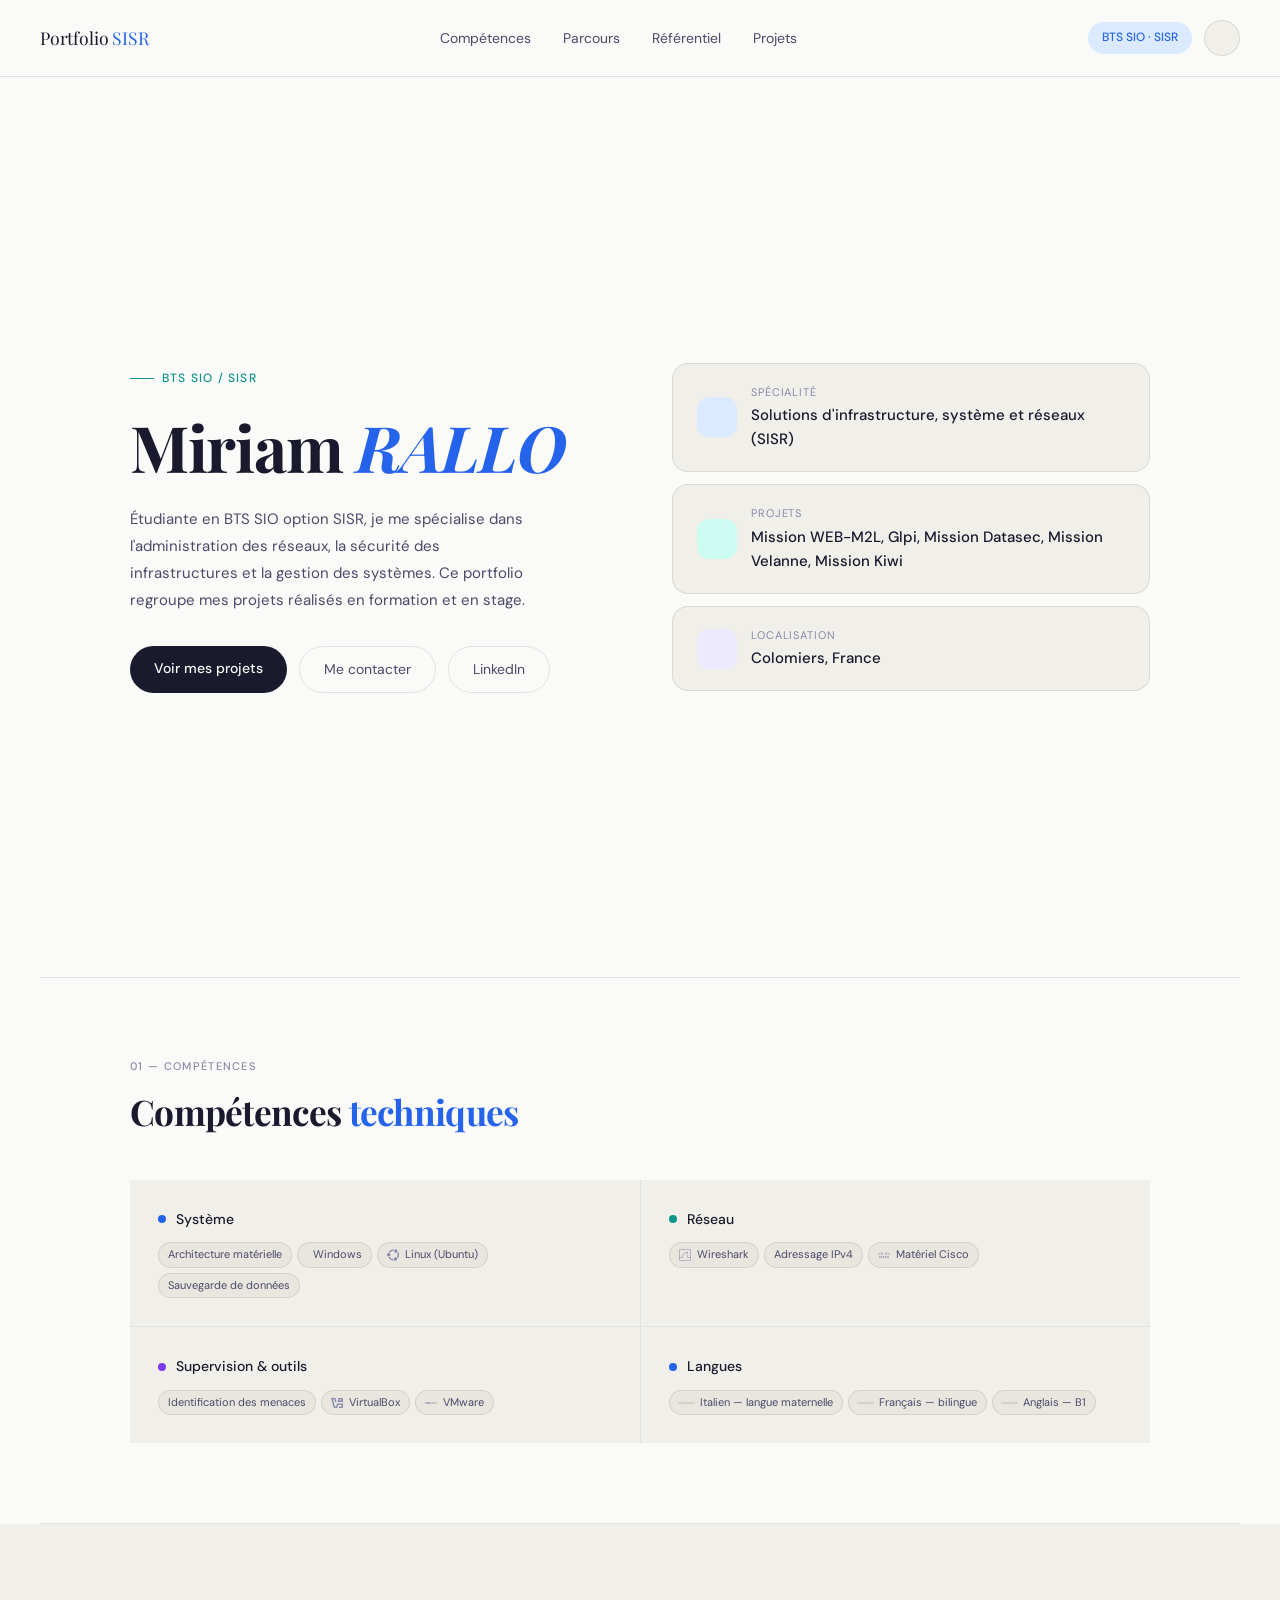
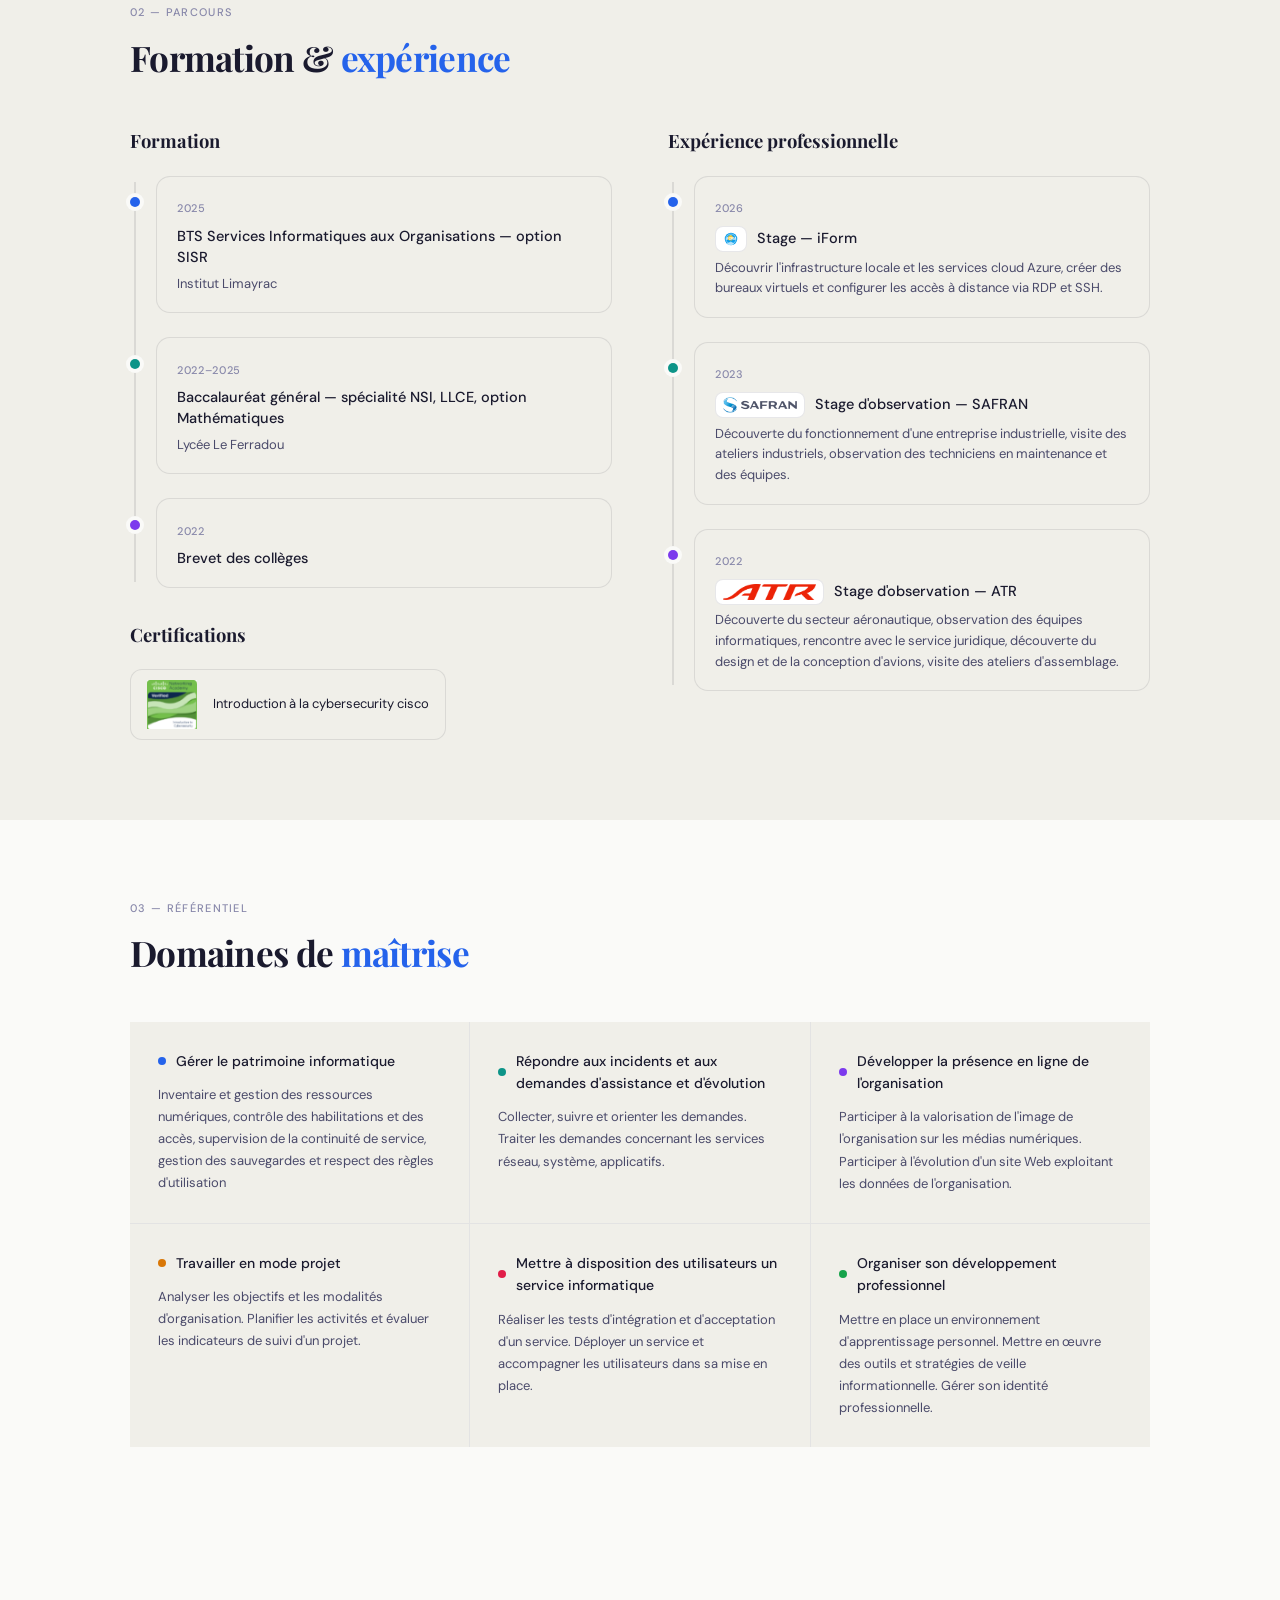
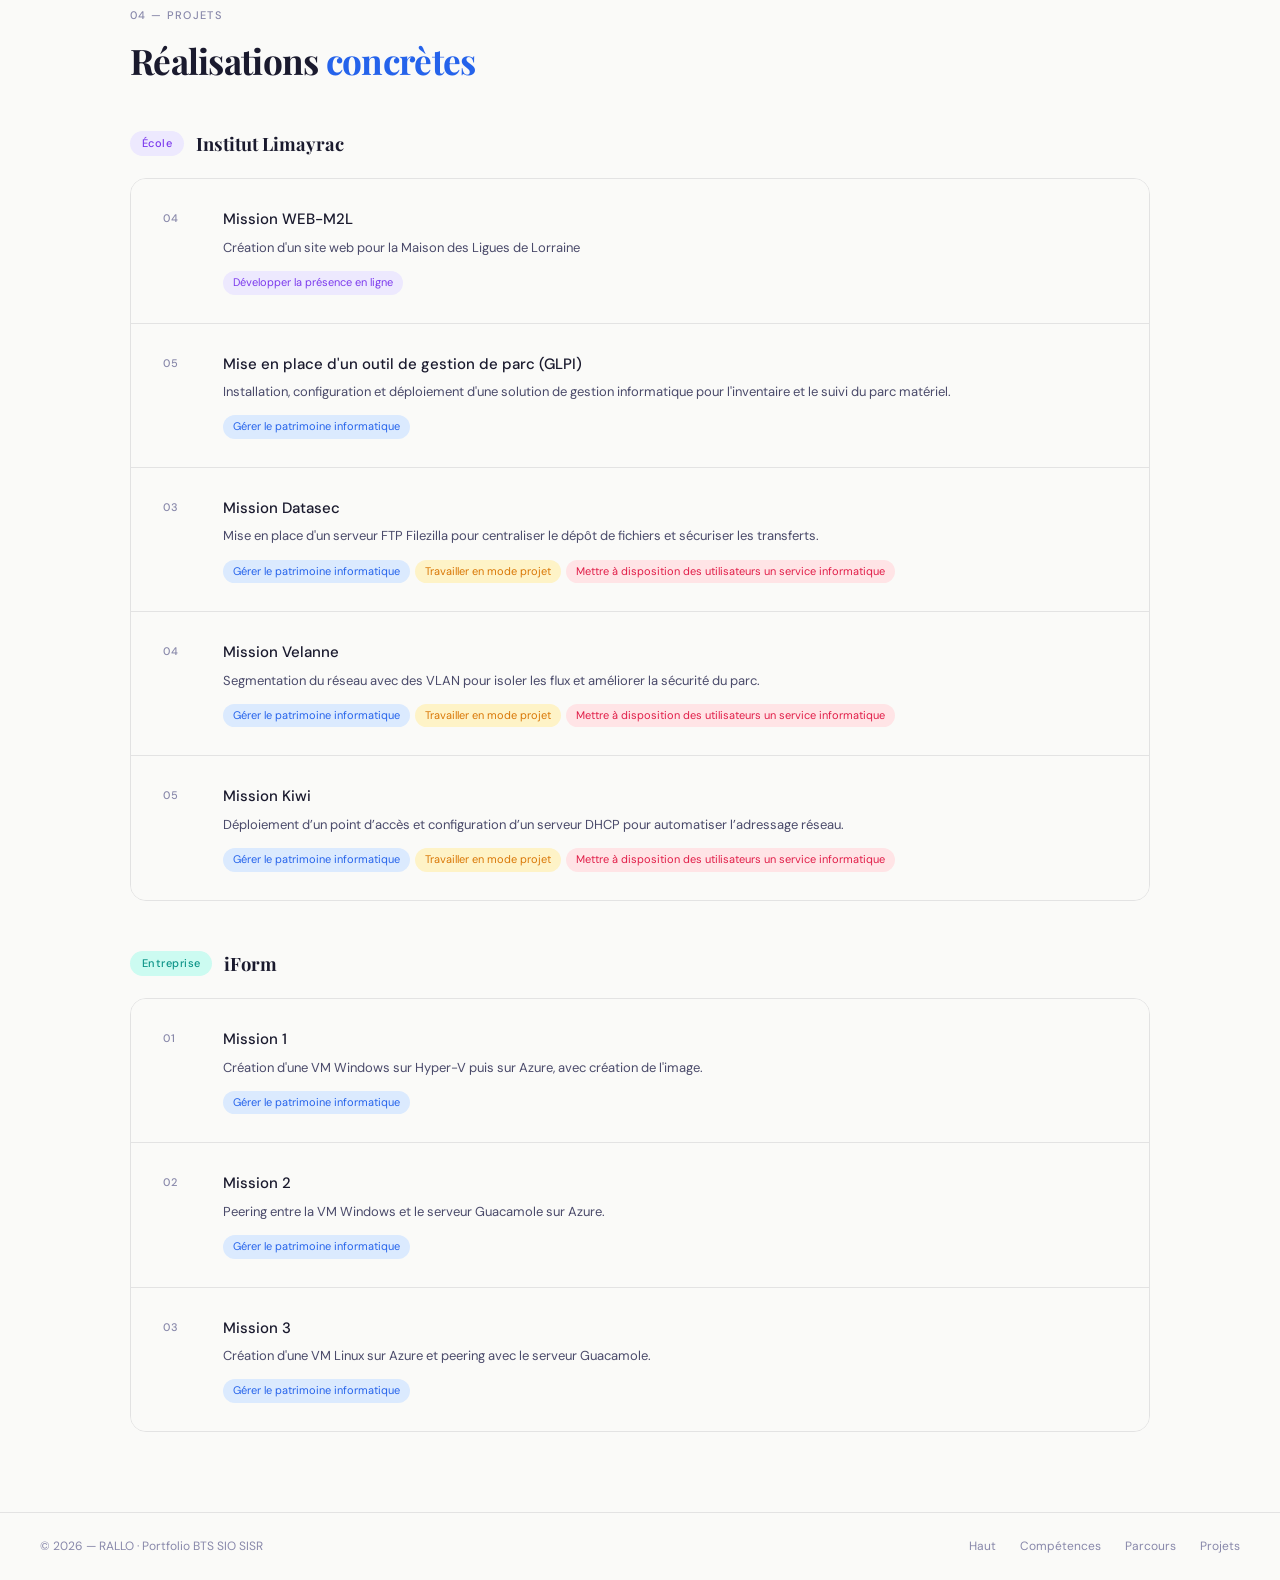
==== index.html @ b52b0d0d "ah" ====
<!DOCTYPE html>
<html lang="fr">

<head>
  <meta charset="UTF-8">
  <meta name="viewport" content="width=device-width, initial-scale=1.0">
  <title>Portfolio BTS SIO SISR</title>
  <script>
    // Applique le thème choisi avant le premier rendu (évite le flash)
    (function () {
      try {
        var stored = localStorage.getItem('theme');
        if (stored === 'light' || stored === 'dark') {
          document.documentElement.setAttribute('data-theme', stored);
        }
      } catch (e) {}
    })();
  </script>
  <link
    href="https://fonts.googleapis.com/css2?family=DM+Sans:ital,opsz,wght@0,9..40,300;0,9..40,400;0,9..40,500;1,9..40,300&family=Playfair+Display:wght@400;700&display=swap"
    rel="stylesheet">
  <link rel="stylesheet" href="https://cdn.jsdelivr.net/npm/@tabler/icons-webfont@latest/tabler-icons.min.css">
  <link rel="stylesheet" href="https://cdn.jsdelivr.net/npm/flag-icons@7.5.0/css/flag-icons.min.css">
  <link rel="stylesheet" href="./css/portefolio.css">
</head>

<body>

  <!-- ═══════════════════════════════════════════
    NAV — modifier le nom et les liens
════════════════════════════════════════════ -->
  <nav>
    <div class="nav-brand">Portfolio <span>SISR</span></div>
    <ul class="nav-links">
      <li><a href="#competences">Compétences</a></li>
      <li><a href="#parcours">Parcours</a></li>
      <li><a href="#referentiel">Référentiel</a></li>
      <li><a href="#projets">Projets</a></li>
    </ul>
    <div class="nav-right">
      <div class="nav-pill">BTS SIO · SISR</div>
      <button id="themeToggle" class="theme-toggle" type="button" aria-label="Activer le thème sombre" aria-pressed="false">
        <i class="ti ti-moon" aria-hidden="true"></i>
      </button>
    </div>
  </nav>


  <!-- ═══════════════════════════════════════════
    HERO — modifier prénom, nom, description
════════════════════════════════════════════ -->
  <section id="hero">
    <div class="hero-left">

      <!-- Votre titre / spécialité -->
      <div class="hero-eyebrow">BTS sio / SISR</div>

      <!-- Votre prénom et nom (le <em> met le nom en italique bleu) -->
      <h1>Miriam <em>RALLO</em></h1>

      <!-- Courte description -->
      <p class="hero-desc">Étudiante en BTS SIO option SISR, je me spécialise dans l'administration des réseaux, la
        sécurité des infrastructures et la gestion des systèmes. Ce portfolio regroupe mes projets réalisés en formation
        et en stage.</p>

      <div class="hero-btns">
        <a href="#projets" class="btn-solid">Voir mes projets</a>
        <a href="./assets/CV_MiriamRALLO.pdf" class="btn-outline" target="_blank" rel="noopener noreferrer">Me contacter</a>
        <a href="https://www.linkedin.com/in/miriam-rallo-2a176a3a3/" class="btn-outline" target="_blank" rel="noopener noreferrer">LinkedIn</a>
      </div>
    </div>

    <div class="hero-right">
      <!-- Carte 1 — changer l'icône (classe ti-*) et le texte -->
      <div class="hero-card">
        <div class="hc-icon hc-blue"><i class="ti ti-topology-star"></i></div>
        <div>
          <div class="hc-label">Spécialité</div>
          <div class="hc-val">Solutions d'infrastructure, système et réseaux (SISR)</div>
        </div>
      </div>
      <!-- Carte 2 -->
      <div class="hero-card">
        <div class="hc-icon hc-teal"><i class="ti ti-folder-open"></i></div>
        <div>
          <div class="hc-label">Projets</div>
          <div class="hc-val">Mission WEB-M2L, Glpi, Mission Datasec, Mission Velanne, Mission Kiwi </div>
        </div>
      </div>
      <!-- Carte 3 -->
      <div class="hero-card">
        <div class="hc-icon hc-violet"><i class="ti ti-map-pin"></i></div>
        <div>
          <div class="hc-label">Localisation</div>
          <div class="hc-val">Colomiers, France </div>
        </div>
      </div>
    </div>
  </section>

  <hr class="divider">


  <!-- ═══════════════════════════════════════════
     COMPÉTENCES TECHNIQUES — logos technos via simple-icons (inline svg,
     colorées en currentColor) + tabler pour Windows (pas d'icône dans
     simple-icons). Source : CV de Miriam
════════════════════════════════════════════ -->
  <section id="competences" class="sec">
    <div class="sec-label">01 — Compétences</div>
    <div class="sec-title">Compétences <span>techniques</span></div>
    <div class="comp-grid comp-grid-2col">

      <div class="comp-item">
        <div class="ci-top">
          <div class="ci-dot blue"></div><span class="ci-title">Système</span>
        </div>
        <div class="ci-tags">
          <span class="ci-tag">Architecture matérielle</span>
          <span class="ci-tag"><i class="ti ti-brand-windows tech-logo-icon" aria-hidden="true"></i>Windows</span>
          <span class="ci-tag"><svg class="tech-logo" aria-hidden="true" viewBox="0 0 24 24" xmlns="http://www.w3.org/2000/svg"><path d="M17.61.455a3.41 3.41 0 0 0-3.41 3.41 3.41 3.41 0 0 0 3.41 3.41 3.41 3.41 0 0 0 3.41-3.41 3.41 3.41 0 0 0-3.41-3.41zM12.92.8C8.923.777 5.137 2.941 3.148 6.451a4.5 4.5 0 0 1 .26-.007 4.92 4.92 0 0 1 2.585.737A8.316 8.316 0 0 1 12.688 3.6 4.944 4.944 0 0 1 13.723.834 11.008 11.008 0 0 0 12.92.8zm9.226 4.994a4.915 4.915 0 0 1-1.918 2.246 8.36 8.36 0 0 1-.273 8.303 4.89 4.89 0 0 1 1.632 2.54 11.156 11.156 0 0 0 .559-13.089zM3.41 7.932A3.41 3.41 0 0 0 0 11.342a3.41 3.41 0 0 0 3.41 3.409 3.41 3.41 0 0 0 3.41-3.41 3.41 3.41 0 0 0-3.41-3.41zm2.027 7.866a4.908 4.908 0 0 1-2.915.358 11.1 11.1 0 0 0 7.991 6.698 11.234 11.234 0 0 0 2.422.249 4.879 4.879 0 0 1-.999-2.85 8.484 8.484 0 0 1-.836-.136 8.304 8.304 0 0 1-5.663-4.32zm11.405.928a3.41 3.41 0 0 0-3.41 3.41 3.41 3.41 0 0 0 3.41 3.41 3.41 3.41 0 0 0 3.41-3.41 3.41 3.41 0 0 0-3.41-3.41z"/></svg>Linux (Ubuntu)</span>
          <span class="ci-tag">Sauvegarde de données</span>
        </div>
      </div>

      <div class="comp-item">
        <div class="ci-top">
          <div class="ci-dot teal"></div><span class="ci-title">Réseau</span>
        </div>
        <div class="ci-tags">
          <span class="ci-tag"><svg class="tech-logo" aria-hidden="true" viewBox="0 0 24 24" xmlns="http://www.w3.org/2000/svg"><path d="m2.95 0c-1.62 0-2.95 1.32-2.95 2.95v18.1c0 1.63 1.32 2.95 2.95 2.95h18.1c1.62 0 2.95-1.32 2.95-2.95v-18.1c-.00024-1.63-1.32-2.95-2.95-2.95zm0 1.09h18.1c1.04 0 1.85.818 1.85 1.86v14h-5.27c-.335-.796-2.57-6.47.283-10.9a.516.517 0 0 0-.443-.794c-5.24.0827-8.2 3.19-9.74 6.21-1.35 2.64-1.63 4.91-1.69 5.53h-4.95v-14c0-1.04.817-1.86 1.85-1.86zm13.6 5.24c-2.62 5.24.248 11.4.248 11.4a.516.517 0 0 0 .469.301h5.62v3.05c0 1.04-.817 1.86-1.85 1.86h-18.1c-1.04 0-1.85-.818-1.85-1.86v-3.05h5.39a.516.517 0 0 0 .514-.477s.226-2.8 1.66-5.62c1.34-2.62 3.67-5.17 7.91-5.57z"/></svg>Wireshark</span>
          <span class="ci-tag">Adressage IPv4</span>
          <span class="ci-tag"><svg class="tech-logo" aria-hidden="true" viewBox="0 0 24 24" xmlns="http://www.w3.org/2000/svg"><path d="M16.331 18.171V17.06l-.022.01c-.25.121-.522.19-.801.203a1.186 1.186 0 01-.806-.237 1.038 1.038 0 01-.352-.498 1.21 1.21 0 01-.023-.667c.052-.225.178-.426.357-.569.16-.134.355-.218.562-.242a1.85 1.85 0 011.061.198l.024.013v-1.117l-.051-.014a2.862 2.862 0 00-1.011-.132 2.34 2.34 0 00-.903.206c-.287.132-.54.327-.739.571a2.221 2.221 0 00-.04 2.705c.295.378.709.645 1.175.756.491.12 1.006.102 1.487-.052l.082-.023M5.336 18.171V17.06l-.022.01c-.25.121-.522.19-.801.203a1.183 1.183 0 01-.806-.237 1.03 1.03 0 01-.351-.498 1.202 1.202 0 01-.024-.667c.052-.225.177-.426.357-.569.16-.134.355-.218.562-.242a1.85 1.85 0 011.061.198l.024.013v-1.117l-.051-.014a2.862 2.862 0 00-1.011-.132 2.344 2.344 0 00-.903.206 2.08 2.08 0 00-.74.571 2.224 2.224 0 00-.041 2.705 2.11 2.11 0 001.176.756c.491.12 1.005.102 1.487-.052l.083-.023M9.26 17.249l-.004.957.07.012c.22.041.441.069.664.085.195.019.391.022.587.012.187-.014.372-.049.551-.104.21-.06.405-.163.571-.305a1.16 1.16 0 00.333-.478 1.31 1.31 0 00-.007-.96 1.068 1.068 0 00-.298-.414 1.261 1.261 0 00-.438-.255l-.722-.268a.388.388 0 01-.197-.188.245.245 0 01.008-.219.382.382 0 01.154-.142.798.798 0 01.257-.074c.153-.022.308-.021.46.005.18.02.358.051.533.096l.038.008v-.883l-.069-.015a4.749 4.749 0 00-.543-.097 2.844 2.844 0 00-.714-.003c-.3.027-.585.143-.821.33-.16.126-.281.293-.351.484-.104.29-.105.608 0 .899.054.145.14.274.252.381.097.093.207.173.327.236.157.084.324.149.497.195.057.017.114.035.17.054l.085.031.024.01c.084.03.162.078.226.14.045.042.08.094.101.151a.325.325 0 01.001.161.339.339 0 01-.166.198.856.856 0 01-.275.086 2.032 2.032 0 01-.427.021 5.208 5.208 0 01-.557-.074 9.195 9.195 0 01-.287-.067l-.033-.006zm-2.475.995h1.05v-4.167h-1.05v4.167zm12.162-2.936a1.095 1.095 0 011.541.158 1.094 1.094 0 01-.157 1.541l-.017.014a1.096 1.096 0 01-1.367-1.713m-1.525.854a2.193 2.193 0 002.666 2.107 2.139 2.139 0 00.701-3.937 2.207 2.207 0 00-3.367 1.83M22.961 10.728a.52.52 0 001.039 0V9.573a.52.52 0 00-1.039 0v1.155M20.117 10.728a.522.522 0 001.041 0V8.139a.521.521 0 00-1.04 0v2.589M17.231 11.771a.521.521 0 001.039 0V6.17a.52.52 0 00-1.039 0v5.601M14.393 10.728a.521.521 0 001.04 0V8.139a.52.52 0 00-1.039 0v2.589M11.494 10.728a.522.522 0 001.039 0V9.573a.52.52 0 00-1.039 0v1.155M8.624 10.728a.52.52 0 001.039 0V8.139a.52.52 0 00-1.039 0v2.589M5.737 11.771a.52.52 0 001.039 0V6.17a.52.52 0 00-1.039 0v5.601M2.876 10.728a.522.522 0 001.04 0V8.139a.52.52 0 00-1.039 0v2.589M0 10.728a.521.521 0 001.039 0V9.573a.52.52 0 00-1.039 0v1.155"/></svg>Matériel Cisco</span>
        </div>
      </div>

      <div class="comp-item">
        <div class="ci-top">
          <div class="ci-dot violet"></div><span class="ci-title">Supervision & outils</span>
        </div>
        <div class="ci-tags">
          <span class="ci-tag">Identification des menaces</span>
          <span class="ci-tag"><svg class="tech-logo" aria-hidden="true" viewBox="0 0 24 24" xmlns="http://www.w3.org/2000/svg"><path d="M0 1.758 5.182 20c.129.455.25.691.421.945.063.092.13.179.202.264.173.204.37.378.59.525.243.163.49.286.763.371.324.1.61.137.99.137h4.327l1.918-6.615h6.798v3.699a.11.11 0 0 1-.109.11h-4.88l-.813 2.806h5.654a2.92 2.92 0 0 0 1.95-.725A2.903 2.903 0 0 0 24 19.285v-6.47H12.28l-1.919 6.614H7.937L3.715 4.564h2.922l1.546 5.444H11.1l-2.343-8.25zm15.496 0-2.4 8.25H24v-5.29a2.962 2.962 0 0 0-1.825-2.741 3.044 3.044 0 0 0-1.129-.22zm2.11 2.806h3.476a.11.11 0 0 1 .11.112V7.2h-4.354z"/></svg>VirtualBox</span>
          <span class="ci-tag"><svg class="tech-logo" aria-hidden="true" viewBox="0 0 24 24" xmlns="http://www.w3.org/2000/svg"><path d="M.5 10.1a.505.505 0 00-.197.048.497.497 0 00-.25.68l1.138 2.475c.179.38.38.592.721.592.342 0 .542-.22.72-.592l1.003-2.186a.144.144 0 01.144-.092.16.16 0 01.157.16v2.118a.535.535 0 101.066 0v-1.73a.531.531 0 01.566-.552.52.52 0 01.541.551v1.73a.531.531 0 00.53.593.539.539 0 00.535-.592v-1.73a.531.531 0 01.564-.552.52.52 0 01.543.551v1.73a.531.531 0 00.528.593.535.535 0 00.535-.592v-1.969a1.234 1.234 0 00-1.283-1.23 1.647 1.647 0 00-1.14.486 1.26 1.26 0 00-1.095-.483 1.807 1.807 0 00-1.074.483 1.287 1.287 0 00-.961-.483 1.177 1.177 0 00-1.158.786l-.729 1.716-.933-2.203.011-.004A.505.505 0 00.5 10.1zm18.43.06a.27.27 0 00-.266.274h.002v3.142a.27.27 0 10.535 0v-1.222c0-1.037.571-1.56 1.27-1.643a.266.266 0 00.238-.274.258.258 0 00-.266-.269 1.465 1.465 0 00-1.242.88v-.614a.266.266 0 00-.271-.274zm-6.735.008a.273.273 0 00-.25.217l-.912 2.627-.902-2.62a.28.28 0 00-.274-.22.266.266 0 00-.27.258.493.493 0 00.034.144l1.09 3.037.02-.007a.319.319 0 00.298.242.3.3 0 00.293-.242l.903-2.583.896 2.583a.3.3 0 00.293.242h.018a.319.319 0 00.293-.242l1.097-3.038a.512.512 0 00.033-.144.258.258 0 00-.265-.25.262.262 0 00-.258.209l-.918 2.63-.904-2.626a.285.285 0 00-.278-.217h-.025a.273.273 0 00-.012 0zm10.168.008a1.75 1.75 0 00-1.691 1.851 1.765 1.765 0 001.76 1.858l-.008.013a1.784 1.784 0 001.33-.539.228.228 0 00.082-.17.228.228 0 00-.379-.168 1.435 1.435 0 01-1.018.415 1.237 1.237 0 01-1.24-1.207h2.555a.247.247 0 00.246-.247c0-.945-.593-1.806-1.637-1.806zm-5.744.002a1.571 1.571 0 00-.158.006 2.384 2.384 0 00-1.078.205.22.22 0 00-.143.222.24.24 0 00.235.229.266.266 0 00.095-.024 1.822 1.822 0 01.834-.162c.691 0 1.07.334 1.07.979v.125a3.796 3.796 0 00-1.103-.15c-.892 0-1.52.4-1.52 1.16l-.003-.004c0 .736.671 1.117 1.34 1.117a1.575 1.575 0 001.298-.62v.343a.247.247 0 00.254.25.254.254 0 00.258-.262v-1.983a1.416 1.416 0 00-.379-1.046 1.571 1.571 0 00-1-.385zm5.719.43c.714 0 1.085.565 1.139 1.214h-2.278a1.222 1.222 0 011.139-1.215zm-5.885 1.382a3.75 3.75 0 011.057.153V12.49c0 .57-.539.973-1.2.973-.485 0-.904-.261-.904-.713 0-.467.375-.76 1.047-.76Z"/></svg>VMware</span>
        </div>
      </div>

      <div class="comp-item">
        <div class="ci-top">
          <div class="ci-dot blue"></div><span class="ci-title">Langues</span>
        </div>
        <div class="ci-tags">
          <span class="ci-tag"><span class="fi fi-it lang-flag" aria-hidden="true"></span>Italien — langue maternelle</span>
          <span class="ci-tag"><span class="fi fi-fr lang-flag" aria-hidden="true"></span>Français — bilingue</span>
          <span class="ci-tag"><span class="fi fi-gb lang-flag" aria-hidden="true"></span>Anglais — B1</span>
        </div>
      </div>

    </div>
  </section>

  <hr class="divider">


  <!-- ═══════════════════════════════════════════
     PARCOURS — formation & expérience pro, en deux colonnes avec
     frise chronologique. Logos entreprises en PNG (image/logos/).
     Source : CV de Miriam
════════════════════════════════════════════ -->
  <section id="parcours" style="background: var(--paper2); padding: 5rem 0;">
    <div style="max-width: 1100px; margin: 0 auto; padding: 0 2.5rem;">
      <div class="sec-label">02 — Parcours</div>
      <div class="sec-title">Formation & <span>expérience</span></div>

      <div class="timeline-cols">

        <div class="timeline-col">
          <h3 class="sub-heading">Formation</h3>
          <div class="timeline">

            <div class="timeline-item">
              <div class="tl-dot blue"></div>
              <div class="tl-card">
                <div class="tl-year">2025</div>
                <h4 class="tl-title">BTS Services Informatiques aux Organisations — option SISR</h4>
                <p class="tl-sub">Institut Limayrac</p>
              </div>
            </div>

            <div class="timeline-item">
              <div class="tl-dot teal"></div>
              <div class="tl-card">
                <div class="tl-year">2022–2025</div>
                <h4 class="tl-title">Baccalauréat général — spécialité NSI, LLCE, option Mathématiques</h4>
                <p class="tl-sub">Lycée Le Ferradou</p>
              </div>
            </div>

            <div class="timeline-item">
              <div class="tl-dot violet"></div>
              <div class="tl-card">
                <div class="tl-year">2022</div>
                <h4 class="tl-title">Brevet des collèges</h4>
              </div>
            </div>

          </div>

          <h3 id="certifications" class="sub-heading cert-sub-heading">Certifications</h3>
          <div class="cert-row cert-row--inline">
            <div class="cert-chip"><img src="image/cisco.png" alt="cyber" width="50"><i class="ti ti-certificate"></i>
              Introduction à la cybersecurity cisco</div>
          </div>
        </div>

        <div class="timeline-col">
          <h3 class="sub-heading">Expérience professionnelle</h3>
          <div class="timeline">

            <div class="timeline-item">
              <div class="tl-dot blue"></div>
              <div class="tl-card">
                <div class="tl-year">2026</div>
                <div class="tl-head">
                  <span class="company-logo-wrap"><img src="./image/logos/iform.svg" alt="iForm" class="company-logo"></span>
                  <h4 class="tl-title">Stage — iForm</h4>
                </div>
                <p class="tl-desc">Découvrir l'infrastructure locale et les services cloud Azure, créer des bureaux virtuels et configurer les accès à distance via RDP et SSH.</p>
              </div>
            </div>

            <div class="timeline-item">
              <div class="tl-dot teal"></div>
              <div class="tl-card">
                <div class="tl-year">2023</div>
                <div class="tl-head">
                  <span class="company-logo-wrap"><img src="./image/logos/safran.png" alt="SAFRAN" class="company-logo"></span>
                  <h4 class="tl-title">Stage d'observation — SAFRAN</h4>
                </div>
                <p class="tl-desc">Découverte du fonctionnement d'une entreprise industrielle, visite des ateliers industriels, observation des techniciens en maintenance et des équipes.</p>
              </div>
            </div>

            <div class="timeline-item">
              <div class="tl-dot violet"></div>
              <div class="tl-card">
                <div class="tl-year">2022</div>
                <div class="tl-head">
                  <span class="company-logo-wrap"><img src="./image/logos/atr.png" alt="ATR" class="company-logo"></span>
                  <h4 class="tl-title">Stage d'observation — ATR</h4>
                </div>
                <p class="tl-desc">Découverte du secteur aéronautique, observation des équipes informatiques, rencontre avec le service juridique, découverte du design et de la conception d'avions, visite des ateliers d'assemblage.</p>
              </div>
            </div>

          </div>
        </div>

      </div>
    </div>
  </section>


  <!-- ═══════════════════════════════════════════
     RÉFÉRENTIEL — blocs de compétences du BTS SIO SISR
     Couleurs disponibles pour ci-dot : blue / teal / violet
════════════════════════════════════════════ -->
  <section id="referentiel" class="sec">
    <div class="sec-label">03 — Référentiel</div>
    <div class="sec-title">Domaines de <span>maîtrise</span></div>
    <div class="comp-grid">

      <div class="comp-item">
        <div class="ci-top">
          <div class="ci-dot blue"></div><span class="ci-title">Gérer le patrimoine informatique</span>
        </div>
        <p class="ci-desc">Inventaire et gestion des ressources numériques, contrôle des habilitations et des accès,
          supervision de la continuité de service, gestion des sauvegardes et respect des règles d'utilisation</p>
      </div>

      <div class="comp-item">
        <div class="ci-top">
          <div class="ci-dot teal"></div><span class="ci-title">Répondre aux incidents et aux demandes d'assistance et d'évolution</span>
        </div>
        <p class="ci-desc">Collecter, suivre et orienter les demandes. Traiter les demandes concernant les services réseau, système, applicatifs.</p>
      </div>

      <div class="comp-item">
        <div class="ci-top">
          <div class="ci-dot violet"></div><span class="ci-title">Développer la présence en ligne de l'organisation</span>
        </div>
        <p class="ci-desc">Participer à la valorisation de l'image de l'organisation sur les médias numériques. Participer à l'évolution d'un site Web exploitant les données de l'organisation.</p>
      </div>

      <div class="comp-item">
        <div class="ci-top">
          <div class="ci-dot amber"></div><span class="ci-title">Travailler en mode projet</span>
        </div>
        <p class="ci-desc">Analyser les objectifs et les modalités d'organisation. Planifier les activités et évaluer les indicateurs de suivi d'un projet.</p>
      </div>

      <div class="comp-item">
        <div class="ci-top">
          <div class="ci-dot rose"></div><span class="ci-title">Mettre à disposition des utilisateurs un service informatique</span>
        </div>
        <p class="ci-desc">Réaliser les tests d'intégration et d'acceptation d'un service. Déployer un service et accompagner les utilisateurs dans sa mise en place.</p>
      </div>

      <div class="comp-item">
        <div class="ci-top">
          <div class="ci-dot green"></div><span class="ci-title">Organiser son développement professionnel</span>
        </div>
        <p class="ci-desc">Mettre en place un environnement d'apprentissage personnel. Mettre en œuvre des outils et stratégies de veille informationnelle. Gérer son identité professionnelle.</p>
      </div>

    </div>
  </section>


  <!-- ═══════════════════════════════════════════
     PROJETS — modifier titres, descriptions, badges, étiquette (E4/E5/Stage)
     Couleurs badges : pb-blue / pb-teal / pb-violet
════════════════════════════════════════════ -->
  <section id="projets" class="sec">
    <div class="sec-label">04 — Projets</div>
    <div class="sec-title">Réalisations <span>concrètes</span></div>

    <div class="proj-group">
      <div class="proj-group-head">
        <span class="proj-group-badge proj-group-badge--school">École</span>
        <h3 class="sub-heading">Institut Limayrac</h3>
      </div>
      <div class="proj-list">


      

        <a href="m2l.html" class="proj-item">
          <div class="proj-num">04</div>
          <div class="proj-body">
            <h3>Mission WEB-M2L </h3>
            <p>Création d'un site web pour la Maison des Ligues de Lorraine</p>
            <div class="proj-stack">
              <span class="proj-badge pb-violet">Développer la présence en ligne</span>
            </div>
          </div>
        </a>

        <div class="proj-item">
          <div class="proj-num">05</div>
          <div class="proj-body">
            <h3>Mise en place d'un outil de gestion de parc (GLPI)</h3>
            <p>Installation, configuration et déploiement d'une solution de gestion informatique pour l'inventaire et le suivi du parc matériel.</p>
            <div class="proj-stack">
              <span class="proj-badge pb-blue">Gérer le patrimoine informatique</span>
            </div>
          </div>
          <div class="proj-actions">
            <button class="proj-eye" type="button" data-image="./image/mission_glpi.png" data-title="GLPI"><i class="ti ti-eye"></i></button>
          </div>
        </div>

        <div class="proj-item">
          <div class="proj-num">03</div>
          <div class="proj-body">
            <h3>Mission Datasec</h3>
            <p>Mise en place d'un serveur FTP Filezilla pour centraliser le dépôt de fichiers et sécuriser les transferts.</p>
            <div class="proj-stack">
              <span class="proj-badge pb-blue">Gérer le patrimoine informatique</span>
              <span class="proj-badge pb-amber">Travailler en mode projet</span>
              <span class="proj-badge pb-rose">Mettre à disposition des utilisateurs un service informatique</span>
            </div>
          </div>
          <div class="proj-actions">
            <button class="proj-eye" type="button" data-image="./image/mission_datasec.png" data-title="Mission Datasec"><i class="ti ti-eye"></i></button>
          </div>
        </div>

        <div class="proj-item">
          <div class="proj-num">04</div>
          <div class="proj-body">
            <h3>Mission Velanne</h3>
            <p>Segmentation du réseau avec des VLAN pour isoler les flux et améliorer la sécurité du parc.</p>
            <div class="proj-stack">
              <span class="proj-badge pb-blue">Gérer le patrimoine informatique</span>
              <span class="proj-badge pb-amber">Travailler en mode projet</span>
              <span class="proj-badge pb-rose">Mettre à disposition des utilisateurs un service informatique</span>
            </div>
          </div>
          <div class="proj-actions">
            <button class="proj-eye" type="button" data-image="./image/mission_velanne.png" data-title="Mission Velanne"><i class="ti ti-eye"></i></button>
          </div>
        </div>

        <div class="proj-item">
          <div class="proj-num">05</div>
          <div class="proj-body">
            <h3>Mission Kiwi</h3>
            <p>Déploiement d’un point d’accès et configuration d’un serveur DHCP pour automatiser l’adressage réseau.</p>
            <div class="proj-stack">
              <span class="proj-badge pb-blue">Gérer le patrimoine informatique</span>
              <span class="proj-badge pb-amber">Travailler en mode projet</span>
              <span class="proj-badge pb-rose">Mettre à disposition des utilisateurs un service informatique</span>
            </div>
          </div>
          <div class="proj-actions">
            <button class="proj-eye" type="button" data-image="./image/mission_kiwi.png" data-title="Mission Kiwi"><i class="ti ti-eye"></i></button>
          </div>
        </div>

      </div>
    </div>

    <div class="proj-group">
      <div class="proj-group-head">
        <span class="proj-group-badge proj-group-badge--company">Entreprise</span>
        <h3 class="sub-heading">iForm</h3>
      </div>
      <div class="proj-list">

        <div class="proj-item">
          <div class="proj-num">01</div>
          <div class="proj-body">
            <h3>Mission 1</h3>
            <p>Création d'une VM Windows sur Hyper-V puis sur Azure, avec création de l'image.</p>
            <div class="proj-stack">
              <span class="proj-badge pb-blue">Gérer le patrimoine informatique</span>
            </div>
          </div>
          <div class="proj-actions">
            <button class="proj-eye" type="button" data-image="./image/mission_1.png" data-title="Mission 1"><i class="ti ti-eye"></i></button>
          </div>
        </div>

        <div class="proj-item">
          <div class="proj-num">02</div>
          <div class="proj-body">
            <h3>Mission 2</h3>
            <p>Peering entre la VM Windows et le serveur Guacamole sur Azure.</p>
            <div class="proj-stack">
              <span class="proj-badge pb-blue">Gérer le patrimoine informatique</span>
            </div>
          </div>
          <div class="proj-actions">
            <button class="proj-eye" type="button" data-image="./image/mission_2.png" data-title="Mission 2"><i class="ti ti-eye"></i></button>
          </div>
        </div>

        <div class="proj-item">
          <div class="proj-num">03</div>
          <div class="proj-body">
            <h3>Mission 3</h3>
            <p>Création d'une VM Linux sur Azure et peering avec le serveur Guacamole.</p>
            <div class="proj-stack">
              <span class="proj-badge pb-blue">Gérer le patrimoine informatique</span>
            </div>
          </div>
          <div class="proj-actions">
            <button class="proj-eye" type="button" data-image="./image/mission_3.png" data-title="Mission 3"><i class="ti ti-eye"></i></button>
          </div>
        </div>

      </div>
    </div>
  </section>

  <div id="projectViewer" class="project-viewer hidden" aria-hidden="true">
    <div class="viewer-backdrop" data-close></div>
    <div class="viewer-card">
      <button class="viewer-close" type="button" data-close aria-label="Fermer la visionneuse">×</button>
      <img id="viewerImage" src="" alt="">
      <div id="viewerCaption" class="viewer-caption"></div>
    </div>
  </div>


  <!-- ═══════════════════════════════════════════
     FOOTER — modifier nom et année
════════════════════════════════════════════ -->
  <footer>
    <span>© 2026 — RALLO · Portfolio BTS SIO SISR</span>
    <div class="f-links">
      <a href="#hero">Haut</a>
      <a href="#competences">Compétences</a>
      <a href="#parcours">Parcours</a>
      <a href="#projets">Projets</a>
    </div>
  </footer>

  <script>
    // ── Thème clair / sombre ──
    const themeToggle = document.getElementById('themeToggle');
    const root = document.documentElement;

    function systemPrefersDark() {
      return window.matchMedia('(prefers-color-scheme: dark)').matches;
    }

    function currentTheme() {
      return root.getAttribute('data-theme') || (systemPrefersDark() ? 'dark' : 'light');
    }

    function applyToggleState(theme) {
      const icon = themeToggle.querySelector('i');
      icon.className = theme === 'dark' ? 'ti ti-sun' : 'ti ti-moon';
      themeToggle.setAttribute('aria-pressed', theme === 'dark' ? 'true' : 'false');
      themeToggle.setAttribute('aria-label', theme === 'dark' ? 'Activer le thème clair' : 'Activer le thème sombre');
    }

    applyToggleState(currentTheme());

    themeToggle.addEventListener('click', () => {
      const next = currentTheme() === 'dark' ? 'light' : 'dark';
      root.setAttribute('data-theme', next);
      try { localStorage.setItem('theme', next); } catch (e) {}
      applyToggleState(next);
    });

    const viewer = document.getElementById('projectViewer');
    const viewerImage = document.getElementById('viewerImage');
    const viewerCaption = document.getElementById('viewerCaption');
    const buttons = document.querySelectorAll('.proj-eye');

    const missionDetails = {
      'Mission 1': `
        <div class="viewer-content">
          <div class="viewer-section">
            <strong>Contexte</strong>
            <p>IFORM a besoin de pouvoir déployer rapidement des postes Windows identiques plutôt que de tout reconfigurer à chaque fois.</p>
          </div>
          <div class="viewer-section">
            <strong>Objectif</strong>
            <p>Créer une image Windows réutilisable, en testant deux méthodes : en local avec Hyper-V, et directement sur Azure.</p>
          </div>
          <div class="viewer-section">
            <strong>Ce que j'ai fait</strong>
            <ul>
              <li>Créé une VM sur Hyper-V et fait un Sysprep pour généraliser l'image avant de la capturer</li>
              <li>Créé une deuxième VM directement sur Azure, cette fois sans passer par Sysprep</li>
              <li>Comparé les deux modes de capture d'Azure Compute Gallery (Generalized et Specialized) pour voir dans quels cas utiliser l'un ou l'autre</li>
            </ul>
          </div>
          <div class="viewer-section">
            <strong>Compétences mobilisées</strong>
            <p>Virtualisation, Hyper-V, Azure Compute Gallery</p>
          </div>
        </div>
      `,
      'Mission 2': `
        <div class="viewer-content">
          <div class="viewer-section">
            <strong>Contexte</strong>
            <p>Une VM Windows exposée directement sur Internet avec une IP publique, c'est un risque de sécurité inutile.</p>
          </div>
          <div class="viewer-section">
            <strong>Objectif</strong>
            <p>Utiliser le serveur Guacamole comme passerelle grâce au peering, pour supprimer l'exposition publique tout en gardant un accès distant fonctionnel.</p>
          </div>
          <div class="viewer-section">
            <strong>Ce que j'ai fait</strong>
            <ul>
              <li>Supprimé l'IP publique de la VM Windows</li>
              <li>Mis en place un VNet peering entre le VNet de la VM et celui du serveur Guacamole</li>
              <li>Configuré une connexion RDP</li>
            </ul>
          </div>
          <div class="viewer-section">
            <strong>Compétences mobilisées</strong>
            <p>VNet Azure (peering), sécurité des accès distants, Apache Guacamole, RDP</p>
          </div>
        </div>
      `,
      'Mission 3': `
        <div class="viewer-content">
          <div class="viewer-section">
            <strong>Objectif</strong>
            <p>Déployer une VM Ubuntu sans l'exposer publiquement, avec un accès distant sécurisé.</p>
          </div>
          <div class="viewer-section">
            <strong>Ce que j'ai fait</strong>
            <ul>
              <li>Déployé une VM Ubuntu Server sur Azure, sans IP publique</li>
              <li>Peeré son VNet avec celui de Guacamole</li>
              <li>Publié l'accès SSH via Guacamole</li>
            </ul>
          </div>
          <div class="viewer-section">
            <strong>Compétences mobilisées</strong>
            <p>Administration Linux, VNet Azure, SSH</p>
          </div>
        </div>
      `
    };

    function closeViewer() {
      viewer.classList.add('hidden');
      viewer.setAttribute('aria-hidden', 'true');
      viewerImage.src = '';
      viewerImage.alt = '';
      viewerCaption.innerHTML = '';
    }

    buttons.forEach(button => {
      button.addEventListener('click', event => {
        event.preventDefault();
        event.stopPropagation();
        const imageSrc = button.dataset.image;
        const imageTitle = button.dataset.title || 'Aperçu';
        const details = missionDetails[imageTitle];

        viewerImage.src = imageSrc || '';
        viewerImage.alt = imageTitle;
        viewerImage.style.display = imageSrc ? 'block' : 'none';
        viewerCaption.innerHTML = details || `<div class="viewer-content"><div class="viewer-section"><strong>${imageTitle}</strong></div></div>`;
        viewer.classList.remove('hidden');
        viewer.setAttribute('aria-hidden', 'false');
      });
    });

    viewer.addEventListener('click', event => {
      if (event.target === viewer || event.target.dataset.close != null) {
        closeViewer();
      }
    });

    document.addEventListener('keydown', event => {
      if (event.key === 'Escape' && !viewer.classList.contains('hidden')) {
        closeViewer();
      }
    });
  </script>

</body>

</html>
---- css/portefolio.css ----
*,
*::before,
*::after {
    margin: 0;
    padding: 0;
    box-sizing: border-box;
}

:root {
    --ink: #1a1a2e;
    --ink2: #4a4a6a;
    --ink3: #8888aa;
    --paper: #fafaf8;
    --paper2: #f0efe9;
    --paper3: #e8e6de;
    --blue: #2563eb;
    --blue-l: #dbeafe;
    --teal: #0d9488;
    --teal-l: #ccfbf1;
    --violet: #7c3aed;
    --violet-l: #ede9fe;
    --amber: #d97706;
    --amber-l: #fef3c7;
    --rose: #e11d48;
    --rose-l: #ffe4e6;
    --green: #16a34a;
    --green-l: #dcfce7;
    --line: rgba(26, 26, 46, 0.1);
    --sans: 'DM Sans', sans-serif;
    --serif: 'Playfair Display', serif;
}

@media (prefers-color-scheme: dark) {
    :root:not([data-theme="light"]) {
        --ink: #e8e6f0;
        --ink2: #a8a8c8;
        --ink3: #6868a0;
        --paper: #13131f;
        --paper2: #1c1c2e;
        --paper3: #252538;
        --blue: #60a5fa;
        --blue-l: #1e3a5f;
        --teal: #2dd4bf;
        --teal-l: #0f3a36;
        --violet: #a78bfa;
        --violet-l: #2e1f5e;
        --amber: #fbbf24;
        --amber-l: #4a3410;
        --rose: #fb7185;
        --rose-l: #4c1220;
        --green: #4ade80;
        --green-l: #0f3d22;
        --line: rgba(232, 230, 240, 0.1);
    }
}

/* Thème sombre forcé via le bouton (indépendamment des préférences système) */
:root[data-theme="dark"] {
    --ink: #e8e6f0;
    --ink2: #a8a8c8;
    --ink3: #6868a0;
    --paper: #13131f;
    --paper2: #1c1c2e;
    --paper3: #252538;
    --blue: #60a5fa;
    --blue-l: #1e3a5f;
    --teal: #2dd4bf;
    --teal-l: #0f3a36;
    --violet: #a78bfa;
    --violet-l: #2e1f5e;
    --amber: #fbbf24;
    --amber-l: #4a3410;
    --rose: #fb7185;
    --rose-l: #4c1220;
    --green: #4ade80;
    --green-l: #0f3d22;
    --line: rgba(232, 230, 240, 0.1);
}

html {
    scroll-behavior: smooth;
}

body {
    font-family: var(--sans);
    background: var(--paper);
    color: var(--ink);
    line-height: 1.6;
}

/* ── NAV ── */
nav {
    display: flex;
    align-items: center;
    justify-content: space-between;
    padding: 1.25rem 2.5rem;
    border-bottom: 1px solid var(--line);
    background: var(--paper);
    position: sticky;
    top: 0;
    z-index: 50;
}

.nav-brand {
    font-family: var(--serif);
    font-size: 1.1rem;
    color: var(--ink);
    letter-spacing: -0.01em;
}

.nav-brand span {
    color: var(--blue);
}

.nav-links {
    display: flex;
    gap: 2rem;
    list-style: none;
}

.nav-links a {
    font-size: 14px;
    color: var(--ink2);
    text-decoration: none;
    transition: color 0.2s;
}

.nav-links a:hover {
    color: var(--blue);
}

.nav-pill {
    font-size: 12px;
    padding: 6px 14px;
    border-radius: 999px;
    background: var(--blue-l);
    color: var(--blue);
    font-weight: 500;
}

.nav-right {
    display: flex;
    align-items: center;
    gap: 12px;
}

.theme-toggle {
    width: 36px;
    height: 36px;
    flex-shrink: 0;
    border-radius: 50%;
    border: 1px solid var(--line);
    background: var(--paper2);
    color: var(--ink2);
    font-size: 16px;
    display: grid;
    place-items: center;
    cursor: pointer;
    transition: background 0.2s, color 0.2s;
}

.theme-toggle:hover {
    background: var(--paper3);
    color: var(--ink);
}

/* ── HERO ──
   Occupe (au moins) toute la hauteur de l'écran : il faut scroller
   pour voir la suite. 100vh en repli, 100dvh (tient compte de la barre
   d'adresse mobile) quand le navigateur le supporte. */
#hero {
    box-sizing: border-box;
    width: 100%;
    min-height: 100vh;
    min-height: 100dvh;
    padding: 4rem 2.5rem;
    max-width: 1100px;
    margin: 0 auto;
    display: grid;
    grid-template-columns: 1fr 1fr;
    gap: 4rem;
    align-items: center;
}

.hero-eyebrow {
    display: inline-flex;
    align-items: center;
    gap: 8px;
    font-size: 12px;
    letter-spacing: 0.1em;
    text-transform: uppercase;
    color: var(--teal);
    font-weight: 500;
    margin-bottom: 1.5rem;
}

.hero-eyebrow::before {
    content: '';
    width: 24px;
    height: 1.5px;
    background: var(--teal);
}

h1 {
    font-family: var(--serif);
    font-size: clamp(2.8rem, 5vw, 4rem);
    font-weight: 700;
    line-height: 1.1;
    letter-spacing: -0.02em;
    color: var(--ink);
    margin-bottom: 1.5rem;
}

h1 em {
    font-style: italic;
    color: var(--blue);
}

.hero-desc {
    font-size: 15px;
    color: var(--ink2);
    line-height: 1.8;
    margin-bottom: 2rem;
    max-width: 420px;
}

.hero-btns {
    display: flex;
    gap: 12px;
    flex-wrap: wrap;
}

.btn-solid {
    font-size: 14px;
    padding: 11px 24px;
    border-radius: 999px;
    background: var(--ink);
    color: var(--paper);
    text-decoration: none;
    font-weight: 500;
    transition: opacity 0.2s;
    display: inline-block;
}

.btn-solid:hover {
    opacity: 0.8;
}

.btn-outline {
    font-size: 14px;
    padding: 11px 24px;
    border-radius: 999px;
    border: 1.5px solid var(--line);
    color: var(--ink2);
    text-decoration: none;
    transition: border-color 0.2s, color 0.2s;
    display: inline-block;
}

.btn-outline:hover {
    border-color: var(--ink2);
    color: var(--ink);
}

.hero-right {
    display: flex;
    flex-direction: column;
    gap: 12px;
}

.hero-card {
    background: var(--paper2);
    border-radius: 16px;
    padding: 1.25rem 1.5rem;
    border: 1px solid var(--line);
    display: flex;
    align-items: center;
    gap: 14px;
    opacity: 0;
    animation: fadeUp 0.5s ease forwards;
}

.hero-card:nth-child(1) {
    animation-delay: 0.1s;
}

.hero-card:nth-child(2) {
    animation-delay: 0.2s;
}

.hero-card:nth-child(3) {
    animation-delay: 0.3s;
}

.hc-icon {
    width: 40px;
    height: 40px;
    border-radius: 12px;
    flex-shrink: 0;
    display: flex;
    align-items: center;
    justify-content: center;
    font-size: 18px;
}

.hc-blue {
    background: var(--blue-l);
    color: var(--blue);
}

.hc-teal {
    background: var(--teal-l);
    color: var(--teal);
}

.hc-violet {
    background: var(--violet-l);
    color: var(--violet);
}

.hc-label {
    font-size: 11px;
    text-transform: uppercase;
    letter-spacing: 0.08em;
    color: var(--ink3);
    margin-bottom: 2px;
}

.hc-val {
    font-size: 15px;
    font-weight: 500;
    color: var(--ink);
}

@keyframes fadeUp {
    from {
        opacity: 0;
        transform: translateY(16px);
    }

    to {
        opacity: 1;
        transform: none;
    }
}

/* ── DIVIDER ── */
.divider {
    border: none;
    border-top: 1px solid var(--line);
    margin: 0 2.5rem;
}

/* ── SECTIONS ── */
.sec {
    padding: 5rem 2.5rem;
    max-width: 1100px;
    margin: 0 auto;
}

.sec-label {
    font-size: 11px;
    text-transform: uppercase;
    letter-spacing: 0.12em;
    color: var(--ink3);
    margin-bottom: 0.5rem;
    font-weight: 500;
}

.sec-title {
    font-family: var(--serif);
    font-size: clamp(1.6rem, 3vw, 2.2rem);
    font-weight: 700;
    letter-spacing: -0.02em;
    color: var(--ink);
    margin-bottom: 2.5rem;
}

.sec-title span {
    color: var(--blue);
}

/* ── COMPÉTENCES ── */
.comp-grid {
    display: grid;
    grid-template-columns: repeat(3, 1fr);
    gap: 1px;
    background: var(--line);
}

/* Grille à 4 blocs (compétences techniques) : 2 colonnes pour ne pas
   laisser de case vide comme avec 4 éléments sur 3 colonnes */
.comp-grid-2col {
    grid-template-columns: repeat(2, 1fr);
}

.comp-item {
    background: var(--paper2);
    padding: 1.75rem;
    transition: background 0.2s;
    cursor: default;
}

.comp-item:hover {
    background: var(--paper3);
}

.ci-top {
    display: flex;
    align-items: center;
    gap: 10px;
    margin-bottom: 0.75rem;
}

.ci-dot {
    width: 8px;
    height: 8px;
    border-radius: 50%;
    flex-shrink: 0;
}

.ci-dot.blue {
    background: var(--blue);
}

.ci-dot.teal {
    background: var(--teal);
}

.ci-dot.violet {
    background: var(--violet);
}

.ci-dot.amber {
    background: var(--amber);
}

.ci-dot.rose {
    background: var(--rose);
}

.ci-dot.green {
    background: var(--green);
}

.ci-title {
    font-size: 14px;
    font-weight: 500;
    color: var(--ink);
}

.ci-tags {
    display: flex;
    flex-wrap: wrap;
    gap: 5px;
    margin-top: 0.75rem;
}

.ci-tag {
    display: inline-flex;
    align-items: center;
    gap: 6px;
    font-size: 11px;
    padding: 3px 9px;
    border-radius: 999px;
    background: var(--paper3);
    color: var(--ink2);
    border: 1px solid var(--line);
}

.lang-flag {
    width: 15px;
    border-radius: 2px;
    box-shadow: 0 0 0 1px var(--line);
    flex-shrink: 0;
}

/* Logos technos (svg simple-icons inline -> currentColor, discrets et
   adaptés au thème comme le reste des icônes du site) */
.tech-logo {
    width: 12px;
    height: 12px;
    fill: var(--ink3);
    flex-shrink: 0;
}

.tech-logo-icon {
    font-size: 13px;
    color: var(--ink3);
    line-height: 1;
    flex-shrink: 0;
}

.ci-desc {
    font-size: 13px;
    color: var(--ink2);
    line-height: 1.7;
}

/* ── PROFIL (compétences / formation / expérience) ── */
.profil-block {
    margin-bottom: 3.5rem;
}

.profil-block:last-child {
    margin-bottom: 0;
}

.sub-heading {
    font-family: var(--serif);
    font-size: 1.15rem;
    font-weight: 700;
    color: var(--ink);
    margin-bottom: 1.25rem;
}

/* ── FRISE CHRONOLOGIQUE (formation / expérience) ── */
.timeline-cols {
    display: grid;
    grid-template-columns: 1fr 1fr;
    gap: 1rem 3.5rem;
}

.timeline {
    position: relative;
    padding-left: 26px;
}

/* la ligne verticale de la frise */
.timeline::before {
    content: '';
    position: absolute;
    left: 4px;
    top: 6px;
    bottom: 6px;
    width: 2px;
    background: var(--line);
}

.timeline-item {
    position: relative;
    padding-bottom: 1.5rem;
}

.timeline-item:last-child {
    padding-bottom: 0;
}

/* pastille sur la ligne, avec un liseré de la couleur de fond
   pour "détacher" le point de la ligne */
.tl-dot {
    position: absolute;
    left: -26px;
    top: 1.35rem;
    width: 10px;
    height: 10px;
    border-radius: 50%;
    box-shadow: 0 0 0 4px var(--paper);
}

.tl-dot.blue {
    background: var(--blue);
}

.tl-dot.teal {
    background: var(--teal);
}

.tl-dot.violet {
    background: var(--violet);
}

.tl-card {
    background: var(--paper2);
    border: 1px solid var(--line);
    border-radius: 14px;
    padding: 1.1rem 1.25rem;
    transition: border-color 0.2s;
}

.tl-card:hover {
    border-color: var(--ink3);
}

.tl-year {
    display: inline-block;
    font-size: 11px;
    font-weight: 500;
    letter-spacing: 0.06em;
    text-transform: uppercase;
    color: var(--ink3);
    margin-bottom: 0.5rem;
}

.tl-title {
    font-size: 14.5px;
    font-weight: 500;
    color: var(--ink);
    line-height: 1.45;
}

.tl-head {
    display: flex;
    align-items: center;
    gap: 10px;
    margin-bottom: 0.15rem;
}

.tl-head .tl-title {
    margin: 0;
}

/* Logo entreprise : liseré blanc fixe (les logos sont prévus pour un
   fond clair), quel que soit le thème de la page */
.company-logo-wrap {
    flex-shrink: 0;
    display: inline-flex;
    align-items: center;
    justify-content: center;
    background: #fff;
    border: 1px solid var(--line);
    border-radius: 8px;
    padding: 4px 7px;
    line-height: 0;
}

.company-logo {
    display: block;
    height: 16px;
    width: auto;
}

.tl-sub,
.tl-desc {
    font-size: 13px;
    color: var(--ink2);
    line-height: 1.6;
    margin-top: 0.35rem;
}

/* ── GROUPES DE PROJETS (école / entreprise) ── */
.proj-group {
    margin-bottom: 3rem;
}

.proj-group:last-child {
    margin-bottom: 0;
}

.proj-group-head {
    display: flex;
    align-items: center;
    gap: 12px;
    margin-bottom: 1.25rem;
}

.proj-group-head .sub-heading {
    margin-bottom: 0;
}

.proj-group-badge {
    font-size: 11px;
    font-weight: 500;
    letter-spacing: 0.04em;
    padding: 4px 12px;
    border-radius: 999px;
    white-space: nowrap;
}

.proj-group-badge--school {
    background: var(--violet-l);
    color: var(--violet);
}

.proj-group-badge--company {
    background: var(--teal-l);
    color: var(--teal);
}

.proj-item--empty {
    cursor: default;
    grid-template-columns: 1fr;
}

.proj-item--empty:hover {
    background: var(--paper);
}

.proj-item--empty h3 {
    color: var(--ink2);
}

/* ── PROJETS ── */
.proj-list {
    display: flex;
    flex-direction: column;
    border: 1px solid var(--line);
    border-radius: 16px;
    overflow: hidden;
}

.proj-item {
    padding: 1.75rem 2rem;
    border-bottom: 1px solid var(--line);
    display: grid;
    grid-template-columns: auto 1fr auto;
    gap: 1.5rem;
    align-items: start;
    background: var(--paper);
    transition: background 0.2s;
    cursor: pointer;
    text-decoration: none;
    color: inherit;
}

.proj-item:last-child {
    border-bottom: none;
}

.proj-item:hover {
    background: var(--paper2);
}

.proj-num {
    font-size: 11px;
    font-weight: 500;
    letter-spacing: 0.08em;
    color: var(--ink3);
    padding-top: 3px;
    text-transform: uppercase;
    min-width: 36px;
}

.proj-body h3 {
    font-size: 15px;
    font-weight: 500;
    color: var(--ink);
    margin-bottom: 0.35rem;
}

.proj-body p {
    font-size: 13px;
    color: var(--ink2);
    line-height: 1.7;
}

.proj-stack {
    display: flex;
    flex-wrap: wrap;
    gap: 5px;
    margin-top: 0.75rem;
}

.proj-actions {
    display: flex;
    align-items: start;
    justify-content: flex-end;
}

.proj-eye {
    border: none;
    background: transparent;
    color: var(--ink3);
    font-size: 1.35rem;
    padding: 0.35rem;
    border-radius: 999px;
    cursor: pointer;
    transition: background 0.2s, color 0.2s;
}

.proj-eye:hover {
    background: var(--paper3);
    color: var(--ink);
}

.project-viewer {
    position: fixed;
    inset: 0;
    display: grid;
    place-items: center;
    background: rgba(26, 26, 46, 0.75);
    z-index: 10000;
    padding: 1.5rem;
}

.project-viewer.hidden {
    display: none;
}

.viewer-backdrop {
    position: absolute;
    inset: 0;
    background: rgba(0, 0, 0, 0.5);
}

.viewer-card {
    position: relative;
    z-index: 1;
    max-width: 92vw;
    width: min(820px, 100%);
    max-height: 92vh;
    background: var(--paper);
    border-radius: 20px;
    overflow: hidden;
    box-shadow: 0 24px 80px rgba(0, 0, 0, 0.18);
}

.viewer-card img {
    width: 100%;
    height: auto;
    display: block;
    max-height: calc(92vh - 80px);
    object-fit: contain;
}

.viewer-close {
    position: absolute;
    top: 1rem;
    right: 1rem;
    z-index: 2;
    border: 1px solid var(--line);
    background: var(--paper2);
    color: var(--ink);
    width: 36px;
    height: 36px;
    border-radius: 50%;
    font-size: 1.2rem;
    line-height: 1;
    cursor: pointer;
    display: grid;
    place-items: center;
    box-shadow: 0 8px 24px rgba(0,0,0,0.12);
    transition: background 0.2s;
}

.viewer-close:hover {
    background: var(--paper3);
}

.viewer-caption {
    padding: 1rem 1.25rem 1.5rem;
    font-size: 14px;
    color: var(--ink2);
}

.viewer-content {
    display: flex;
    flex-direction: column;
    gap: 0.9rem;
    padding: 0.5rem 0.25rem 0.25rem;
}

.viewer-content h3 {
    margin: 0;
    font-size: 1.25rem;
    color: var(--ink);
}

.viewer-section {
    display: flex;
    flex-direction: column;
    gap: 0.35rem;
}

.viewer-section strong {
    color: var(--ink);
    font-size: 0.9rem;
    text-transform: uppercase;
    letter-spacing: 0.05em;
}

.viewer-section p,
.viewer-section ul {
    margin: 0;
    color: var(--ink2);
    line-height: 1.6;
}

.viewer-section ul {
    padding-left: 1.2rem;
}

.proj-badge {
    font-size: 11px;
    padding: 3px 10px;
    border-radius: 999px;
    font-weight: 400;
}

.pb-blue {
    background: var(--blue-l);
    color: var(--blue);
}

.pb-teal {
    background: var(--teal-l);
    color: var(--teal);
}

.pb-violet {
    background: var(--violet-l);
    color: var(--violet);
}

.pb-amber {
    background: var(--amber-l);
    color: var(--amber);
}

.pb-rose {
    background: var(--rose-l);
    color: var(--rose);
}

.pb-green {
    background: var(--green-l);
    color: var(--green);
}

.proj-label {
    font-size: 11px;
    padding: 4px 10px;
    border-radius: 999px;
    background: var(--paper3);
    color: var(--ink3);
    white-space: nowrap;
    border: 1px solid var(--line);
    margin-top: 3px;
}

/* ── SKILLS ── */
.skills-grid {
    display: grid;
    grid-template-columns: 1fr 1fr;
    gap: 2rem 3rem;
}

.sk-item {
    margin-bottom: 1.25rem;
}

.sk-head {
    display: flex;
    justify-content: space-between;
    margin-bottom: 7px;
}

.sk-name {
    font-size: 13px;
    color: var(--ink);
}

.sk-pct {
    font-size: 12px;
    color: var(--ink3);
}

.sk-track {
    height: 3px;
    background: var(--paper3);
    border-radius: 999px;
    overflow: hidden;
}

.sk-fill {
    height: 100%;
    border-radius: 999px;
    animation: grow 1.2s cubic-bezier(0.4, 0, 0.2, 1) forwards;
}

@keyframes grow {
    from {
        width: 0;
    }

    to {}
}

.sk-blue {
    background: var(--blue);
}

.sk-teal {
    background: var(--teal);
}

.sk-violet {
    background: var(--violet);
}

/* ── CERTIFICATIONS ── */
.cert-row {
    display: flex;
    flex-wrap: wrap;
    gap: 12px;
    justify-content: center;
}

.cert-sub-heading {
    margin-top: 2rem;
}

.cert-row--inline {
    justify-content: flex-start;
}

.cert-chip {
    display: flex;
    align-items: center;
    gap: 8px;
    padding: 10px 16px;
    border-radius: 12px;
    background: var(--paper2);
    border: 1px solid var(--line);
    font-size: 13px;
    color: var(--ink);
    transition: border-color 0.2s;
    cursor: default;
}

.cert-chip:hover {
    border-color: var(--blue);
}

.cert-chip i {
    font-size: 16px;
    color: var(--blue);
}

/* ── CONTACT ── */
.contact-wrap {
    display: grid;
    grid-template-columns: 1fr 1fr;
    gap: 4rem;
    align-items: start;
}

.contact-text h2 {
    font-family: var(--serif);
    font-size: clamp(1.6rem, 3vw, 2.2rem);
    font-weight: 700;
    letter-spacing: -0.02em;
    color: var(--ink);
    margin-bottom: 1rem;
    line-height: 1.2;
}

.contact-text p {
    font-size: 14px;
    color: var(--ink2);
    line-height: 1.8;
    margin-bottom: 2rem;
}

.contact-links {
    display: flex;
    flex-direction: column;
    gap: 12px;
}

.c-link {
    display: flex;
    align-items: center;
    gap: 12px;
    font-size: 13px;
    color: var(--ink2);
    text-decoration: none;
    transition: color 0.2s;
}

.c-link:hover {
    color: var(--blue);
}

.c-link i {
    font-size: 16px;
    color: var(--ink3);
}

.form-col {
    display: flex;
    flex-direction: column;
    gap: 14px;
}

.f-label {
    font-size: 11px;
    text-transform: uppercase;
    letter-spacing: 0.08em;
    color: var(--ink3);
    display: block;
    margin-bottom: 5px;
}

.f-input {
    width: 100%;
    padding: 10px 14px;
    background: var(--paper2);
    border: 1px solid var(--line);
    border-radius: 10px;
    font-family: var(--sans);
    font-size: 13px;
    color: var(--ink);
    outline: none;
    transition: border-color 0.2s;
    resize: none;
}

.f-input:focus {
    border-color: var(--blue);
}

.f-input::placeholder {
    color: var(--ink3);
    opacity: 0.6;
}

textarea.f-input {
    min-height: 90px;
}

.f-btn {
    padding: 12px;
    border-radius: 999px;
    background: var(--ink);
    color: var(--paper);
    border: none;
    font-family: var(--sans);
    font-size: 14px;
    font-weight: 500;
    cursor: pointer;
    transition: opacity 0.2s;
}

.f-btn:hover {
    opacity: 0.8;
}

/* ── FOOTER ── */
footer {
    padding: 1.5rem 2.5rem;
    border-top: 1px solid var(--line);
    display: flex;
    justify-content: space-between;
    align-items: center;
    font-size: 12px;
    color: var(--ink3);
}

footer a {
    color: var(--ink3);
    text-decoration: none;
    transition: color 0.2s;
}

footer a:hover {
    color: var(--blue);
}

.f-links {
    display: flex;
    gap: 1.5rem;
}

/* ── RESPONSIVE ── */
@media (max-width: 640px) {
    nav {
        padding: 1rem 1.25rem;
    }

    .nav-links,
    .nav-pill {
        display: none;
    }

    #hero {
        grid-template-columns: 1fr;
        gap: 2rem;
        padding: 3rem 1.25rem;
    }

    .hero-right {
        display: none;
    }

    .sec {
        padding: 3rem 1.25rem;
    }

    .skills-grid,
    .contact-wrap,
    .comp-grid,
    .comp-grid-2col {
        grid-template-columns: 1fr;
    }

    .timeline-cols {
        grid-template-columns: 1fr;
        gap: 2.5rem;
    }

    footer {
        flex-direction: column;
        gap: 0.75rem;
        text-align: center;
    }
}

/* Overlay pour revenir au portfolio */
.overlay {
    position: fixed;
    top: 0;
    left: 0;
    width: 200px;
    height: 100px;
    background: none;
    z-index: 999;
    cursor: pointer;
    display: flex;
    align-items: flex-start;
    justify-content: flex-start;
    pointer-events: auto;
}

.overlay::before {
    content: '← Retour';
    position: fixed;
    top: 2rem;
    left: 2rem;
    background: rgba(26, 26, 46, 0.9);
    color: white;
    padding: 0.75rem 1.5rem;
    border-radius: 0.5rem;
    font-weight: 500;
    font-size: 0.9rem;
    cursor: pointer;
    z-index: 1000;
    box-shadow: 0 2px 8px rgba(0, 0, 0, 0.2);
    transition: all 0.2s ease;
}

.overlay::before:hover {
    background: rgba(26, 26, 46, 1);
    box-shadow: 0 4px 12px rgba(0, 0, 0, 0.3);
}
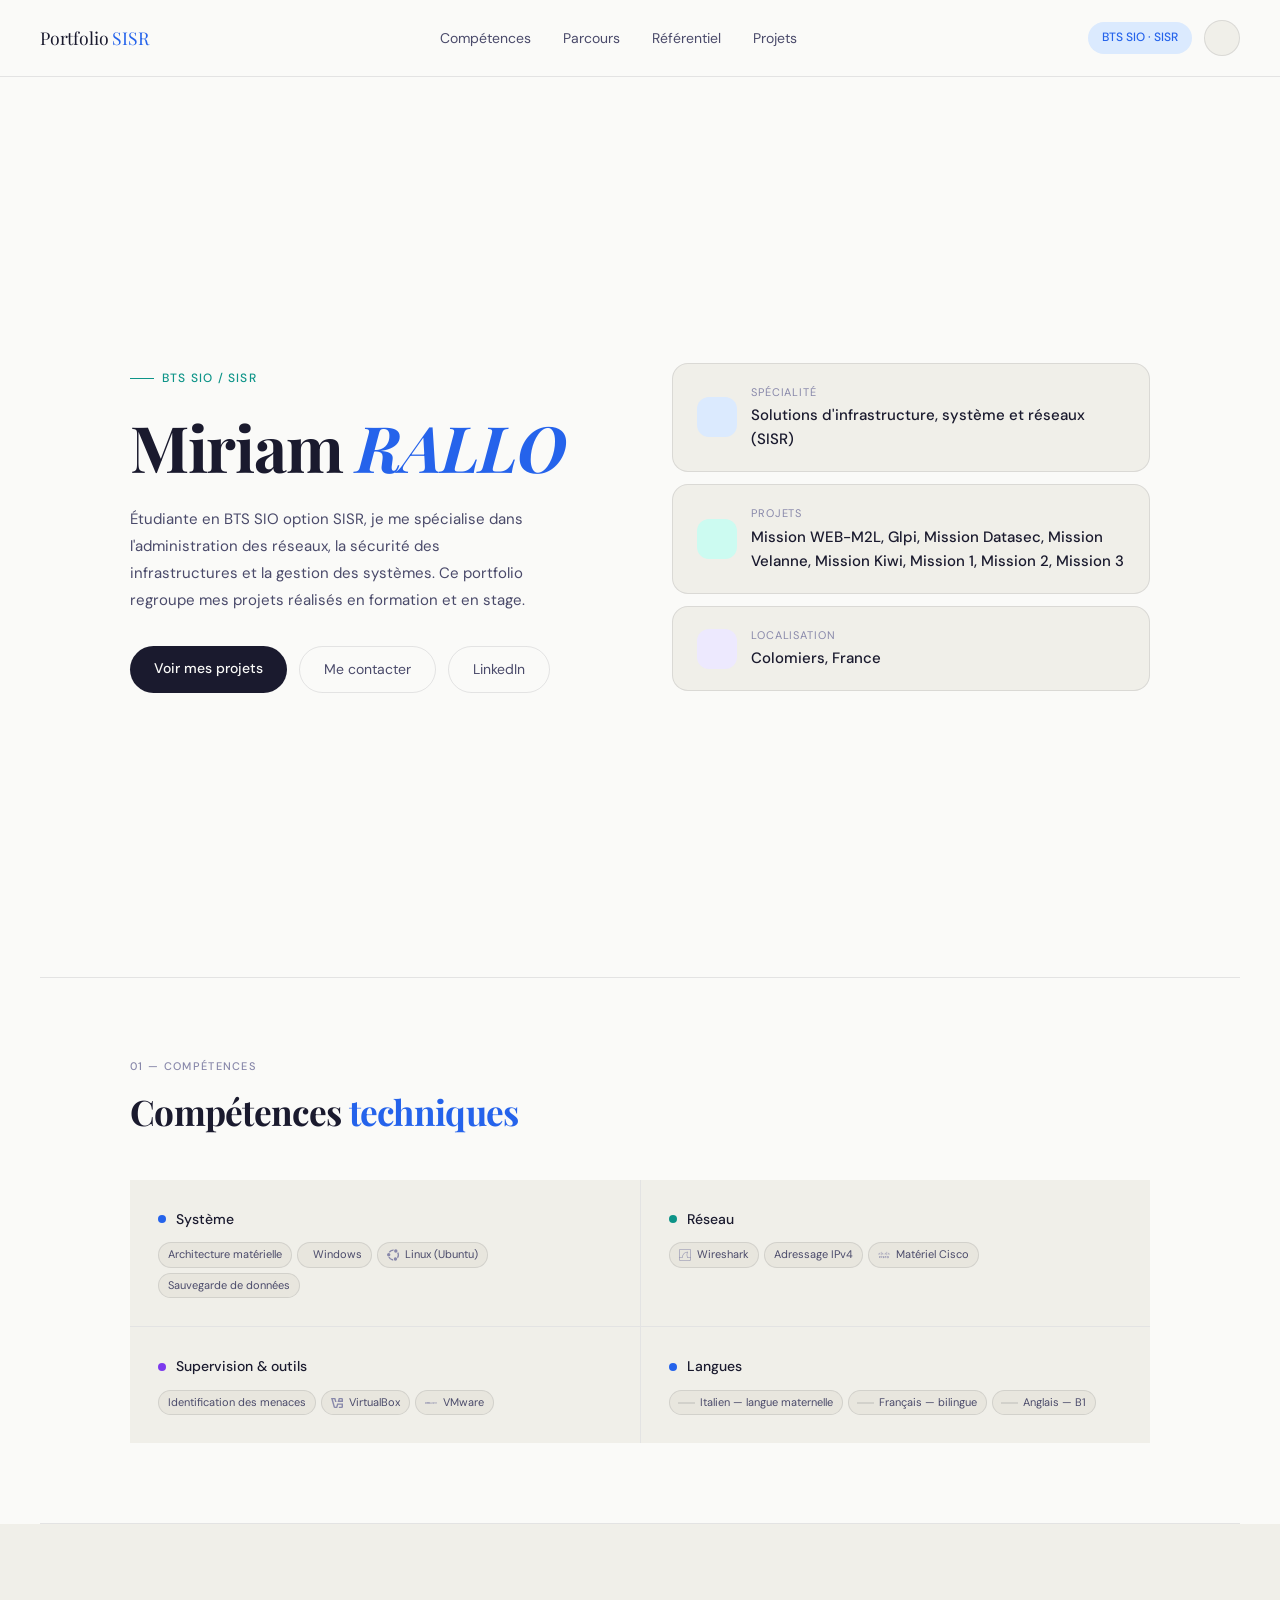
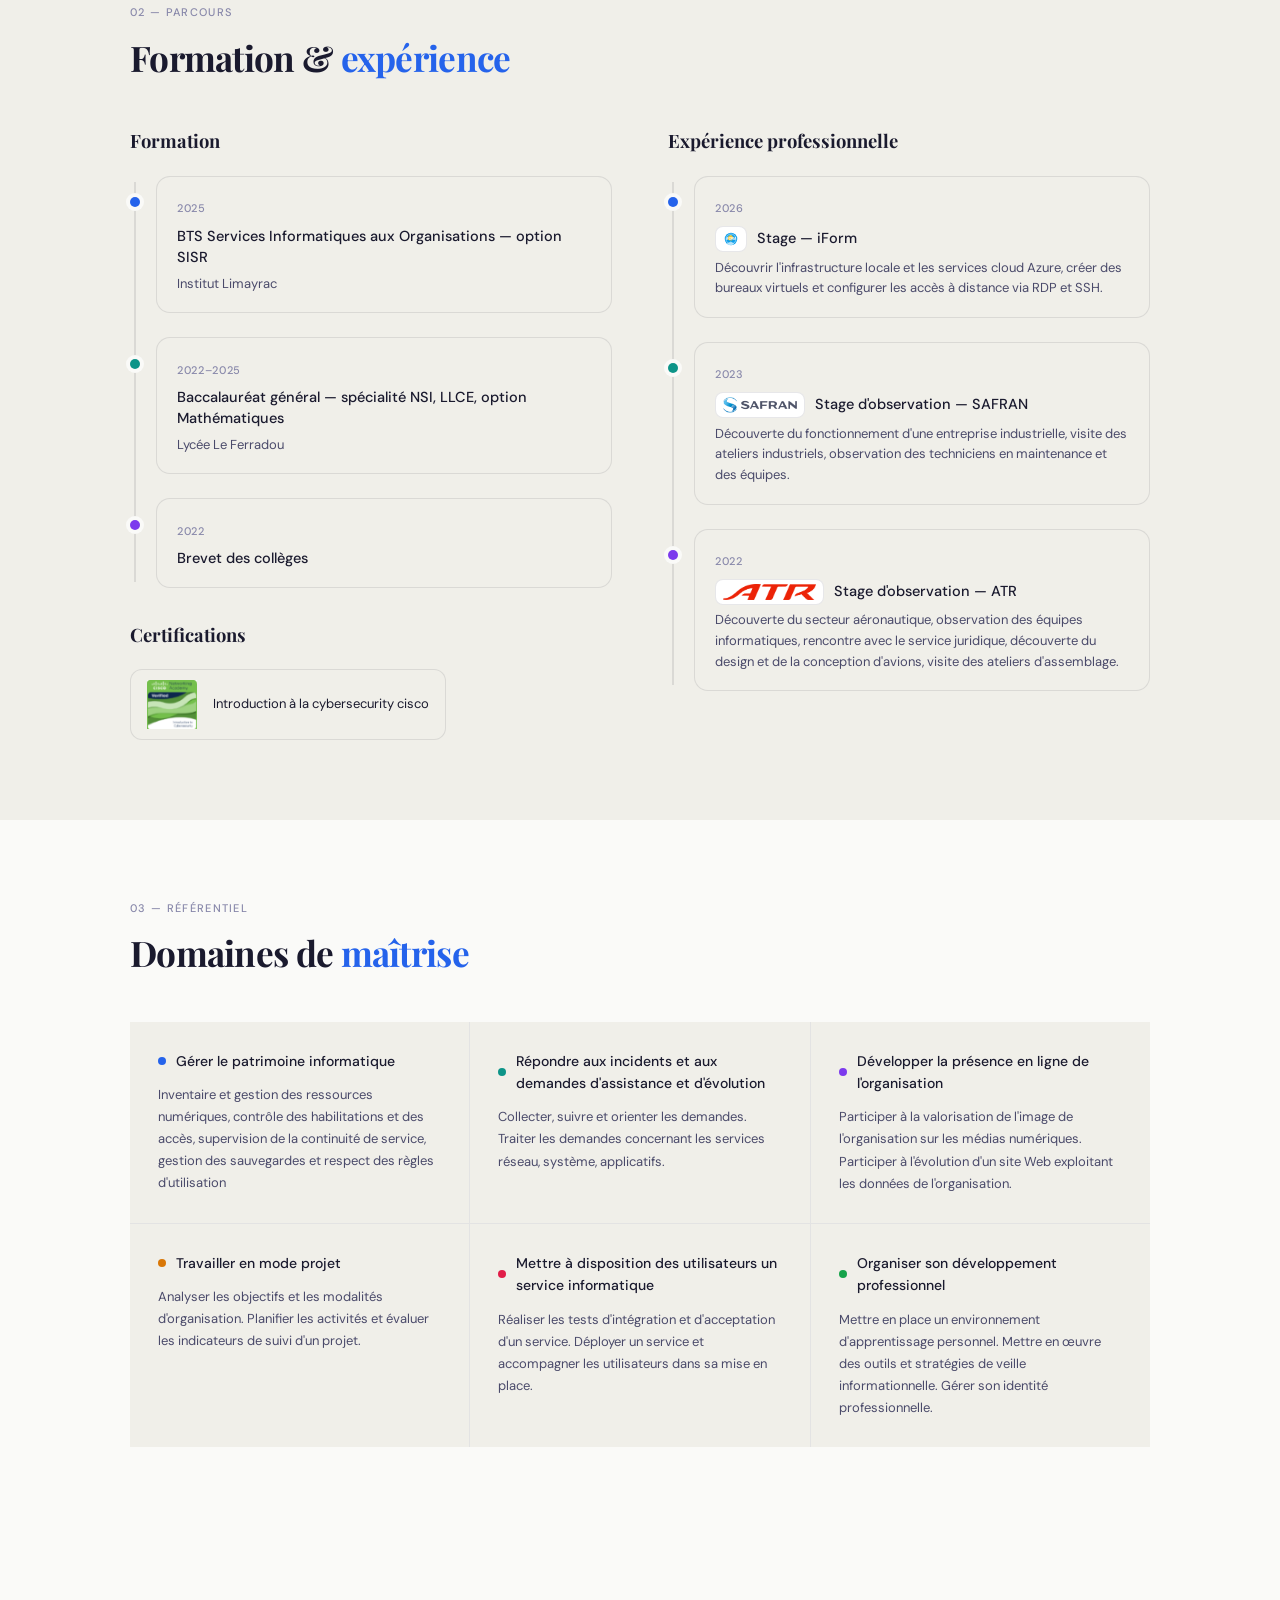
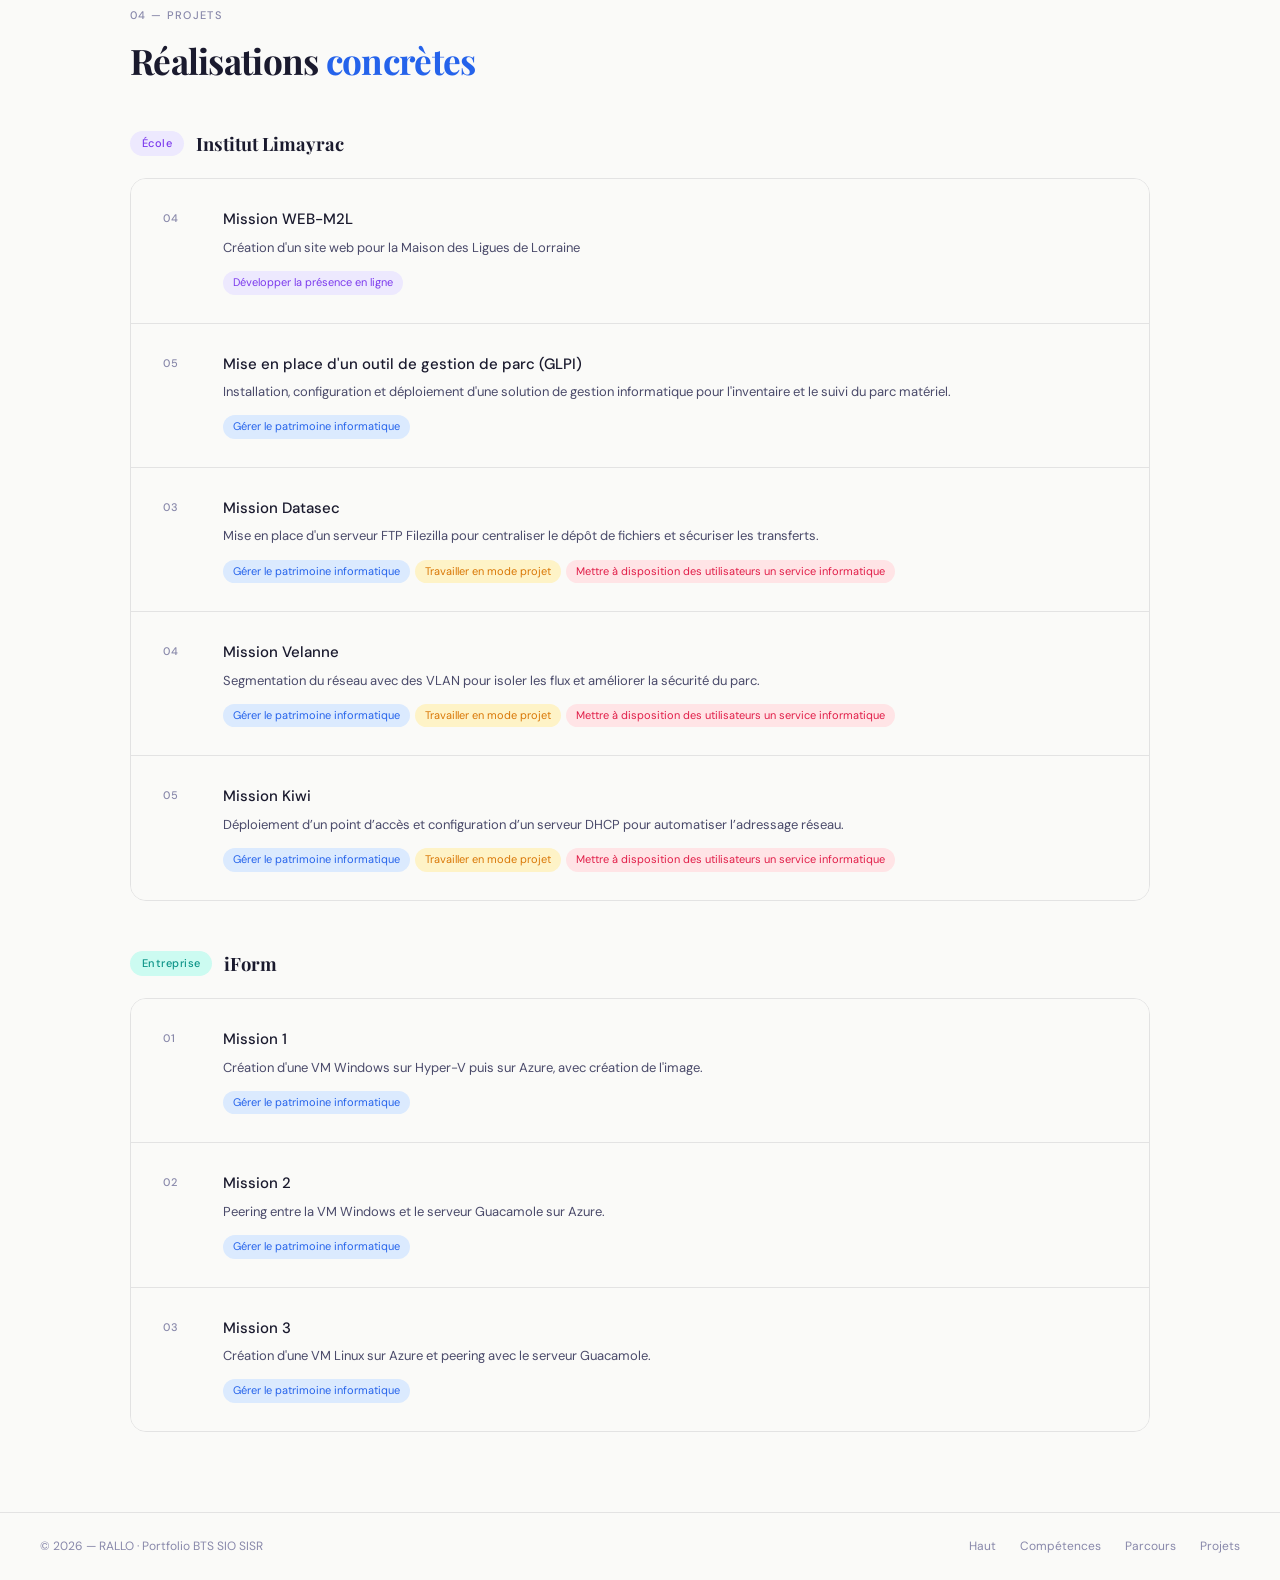
==== commit fbdb8958: "non" ====
--- a/index.html
+++ b/index.html
@@ -84,7 +84,7 @@
         <div class="hc-icon hc-teal"><i class="ti ti-folder-open"></i></div>
         <div>
           <div class="hc-label">Projets</div>
-          <div class="hc-val">Mission WEB-M2L, Glpi, Mission Datasec, Mission Velanne, Mission Kiwi </div>
+          <div class="hc-val">Mission WEB-M2L, Glpi, Mission Datasec, Mission Velanne, Mission Kiwi, Mission 1, Mission 2, Mission 3 </div>
         </div>
       </div>
       <!-- Carte 3 -->
@@ -466,10 +466,14 @@
 
   <div id="projectViewer" class="project-viewer hidden" aria-hidden="true">
     <div class="viewer-backdrop" data-close></div>
-    <div class="viewer-card">
+    <div class="viewer-card" id="viewerCard">
       <button class="viewer-close" type="button" data-close aria-label="Fermer la visionneuse">×</button>
-      <img id="viewerImage" src="" alt="">
-      <div id="viewerCaption" class="viewer-caption"></div>
+      <div class="viewer-card-inner">
+        <div class="viewer-card-front">
+          <img id="viewerImage" src="" alt="">
+          <div id="viewerCaption" class="viewer-caption"></div>
+        </div>
+      </div>
     </div>
   </div>
 
@@ -517,84 +521,120 @@
     });
 
     const viewer = document.getElementById('projectViewer');
+    const viewerCard = document.getElementById('viewerCard');
     const viewerImage = document.getElementById('viewerImage');
     const viewerCaption = document.getElementById('viewerCaption');
     const buttons = document.querySelectorAll('.proj-eye');
 
     const missionDetails = {
-      'Mission 1': `
+      'Mission 1': {
+        title: 'Mission 1',
+        intro: 'Créer une image Windows réutilisable, en testant deux méthodes : en local avec Hyper-V, et directement sur Azure.',
+        sections: [
+          { label: 'Contexte', text: 'IFORM a besoin de pouvoir déployer rapidement des postes Windows identiques plutôt que de tout reconfigurer à chaque fois.' },
+          { label: 'Objectif', text: 'Créer une image Windows réutilisable, en testant deux méthodes : en local avec Hyper-V, et directement sur Azure.' },
+          { label: 'Ce que j\'ai fait', text: 'Création et comparaison de deux méthodes de capture d’image Windows afin d’aboutir à un déploiement plus rapide et plus fiable.' },
+          { label: 'Compétences mobilisées', text: 'Virtualisation, Hyper-V, Azure Compute Gallery' }
+        ],
+        gallery: [
+          { image: './image/mission1-step1.svg', text: 'Créé une VM sur Hyper-V et fait un Sysprep pour généraliser l\'image avant de la capturer' },
+          { image: './image/mission1-step2.svg', text: 'Créé une deuxième VM directement sur Azure, cette fois sans passer par Sysprep' },
+          { image: './image/mission1-step3.svg', text: 'Réalisation galerie' },
+          { image: './image/mission1-step4.svg', text: 'Création de la définition' },
+          { image: './image/mission1-step5.svg', text: 'Déploiement' },
+          { image: './image/mission1-step5.svg', text: 'Utilisation sur une nouvelle VM' }
+        ]
+      },
+      'Mission 2': {
+        title: 'Mission 2',
+        intro: 'Utiliser le serveur Guacamole comme passerelle grâce au peering, pour supprimer l’exposition publique tout en gardant un accès distant fonctionnel.',
+        sections: [
+          { label: 'Contexte', text: 'Une VM Windows exposée directement sur Internet avec une IP publique, c\'est un risque de sécurité inutile.' },
+          { label: 'Objectif', text: 'Utiliser le serveur Guacamole comme passerelle grâce au peering, pour supprimer l\'exposition publique tout en gardant un accès distant fonctionnel.' },
+          { label: 'Ce que j\'ai fait', text: 'Suppression de l\'IP publique, mise en place du peering VNet et configuration de l\'accès RDP.' },
+          { label: 'Compétences mobilisées', text: 'VNet Azure (peering), sécurité des accès distants, Apache Guacamole, RDP' }
+        ],
+        gallery: [
+          { image: './image/mission2.svg', text: 'Architecture finale sécurisée via Guacamole' }
+        ]
+      },
+      'Mission 3': {
+        title: 'Mission 3',
+        intro: 'Déployer une VM Ubuntu sans l’exposer publiquement, avec un accès distant sécurisé.',
+        sections: [
+          { label: 'Objectif', text: 'Déployer une VM Ubuntu sans l\'exposer publiquement, avec un accès distant sécurisé.' },
+          { label: 'Ce que j\'ai fait', text: 'Déploiement d\'une VM Ubuntu sans IP publique, peering VNet et accès SSH via Guacamole.' },
+          { label: 'Compétences mobilisées', text: 'Administration Linux, VNet Azure, SSH' }
+        ],
+        gallery: [
+          { image: './image/mission3.svg', text: 'Accès distant sécurisé via Guacamole' }
+        ]
+      }
+    };
+
+    function renderMissionCard(title) {
+      const details = missionDetails[title];
+      if (!details) {
+        viewerCaption.innerHTML = `<div class="viewer-content"><div class="viewer-section"><strong>${title}</strong></div></div>`;
+        return;
+      }
+
+      const galleryHtml = details.gallery.map((step, index) => `
+        <div class="viewer-thumb ${index === 0 ? 'is-active' : ''}">
+          <img src="${step.image}" alt="${step.text}">
+          <span>${step.text}</span>
+        </div>
+      `).join('');
+
+      const sectionsHtml = details.sections.map(section => `
+        <div class="viewer-section">
+          <strong>${section.label}</strong>
+          <p>${section.text}</p>
+        </div>
+      `).join('');
+
+      viewerCaption.innerHTML = `
         <div class="viewer-content">
-          <div class="viewer-section">
-            <strong>Contexte</strong>
-            <p>IFORM a besoin de pouvoir déployer rapidement des postes Windows identiques plutôt que de tout reconfigurer à chaque fois.</p>
-          </div>
-          <div class="viewer-section">
-            <strong>Objectif</strong>
-            <p>Créer une image Windows réutilisable, en testant deux méthodes : en local avec Hyper-V, et directement sur Azure.</p>
-          </div>
-          <div class="viewer-section">
-            <strong>Ce que j'ai fait</strong>
-            <ul>
-              <li>Créé une VM sur Hyper-V et fait un Sysprep pour généraliser l'image avant de la capturer</li>
-              <li>Créé une deuxième VM directement sur Azure, cette fois sans passer par Sysprep</li>
-              <li>Comparé les deux modes de capture d'Azure Compute Gallery (Generalized et Specialized) pour voir dans quels cas utiliser l'un ou l'autre</li>
-            </ul>
-          </div>
-          <div class="viewer-section">
-            <strong>Compétences mobilisées</strong>
-            <p>Virtualisation, Hyper-V, Azure Compute Gallery</p>
-          </div>
-        </div>
-      `,
-      'Mission 2': `
-        <div class="viewer-content">
-          <div class="viewer-section">
-            <strong>Contexte</strong>
-            <p>Une VM Windows exposée directement sur Internet avec une IP publique, c'est un risque de sécurité inutile.</p>
-          </div>
-          <div class="viewer-section">
-            <strong>Objectif</strong>
-            <p>Utiliser le serveur Guacamole comme passerelle grâce au peering, pour supprimer l'exposition publique tout en gardant un accès distant fonctionnel.</p>
-          </div>
-          <div class="viewer-section">
-            <strong>Ce que j'ai fait</strong>
-            <ul>
-              <li>Supprimé l'IP publique de la VM Windows</li>
-              <li>Mis en place un VNet peering entre le VNet de la VM et celui du serveur Guacamole</li>
-              <li>Configuré une connexion RDP</li>
-            </ul>
-          </div>
-          <div class="viewer-section">
-            <strong>Compétences mobilisées</strong>
-            <p>VNet Azure (peering), sécurité des accès distants, Apache Guacamole, RDP</p>
-          </div>
-        </div>
-      `,
-      'Mission 3': `
-        <div class="viewer-content">
-          <div class="viewer-section">
-            <strong>Objectif</strong>
-            <p>Déployer une VM Ubuntu sans l'exposer publiquement, avec un accès distant sécurisé.</p>
-          </div>
-          <div class="viewer-section">
-            <strong>Ce que j'ai fait</strong>
-            <ul>
-              <li>Déployé une VM Ubuntu Server sur Azure, sans IP publique</li>
-              <li>Peeré son VNet avec celui de Guacamole</li>
-              <li>Publié l'accès SSH via Guacamole</li>
-            </ul>
-          </div>
-          <div class="viewer-section">
-            <strong>Compétences mobilisées</strong>
-            <p>Administration Linux, VNet Azure, SSH</p>
-          </div>
-        </div>
-      `
-    };
+          <div class="viewer-header">
+            <h3>${details.title}</h3>
+            <p>${details.intro}</p>
+          </div>
+          <div class="viewer-body">
+            <div class="viewer-gallery-column">
+              <div class="viewer-main-image">
+                <img src="${details.gallery[0].image}" alt="${details.gallery[0].text}">
+              </div>
+              <div class="viewer-thumbs">
+                ${galleryHtml}
+              </div>
+            </div>
+            <div class="viewer-info-column">
+              ${sectionsHtml}
+            </div>
+          </div>
+        </div>
+      `;
+
+      const activeThumbs = viewerCaption.querySelectorAll('.viewer-thumb');
+      activeThumbs.forEach((thumb, index) => {
+        thumb.addEventListener('click', () => {
+          activeThumbs.forEach(el => el.classList.remove('is-active'));
+          thumb.classList.add('is-active');
+          const image = details.gallery[index].image;
+          const text = details.gallery[index].text;
+          const mainImage = viewerCaption.querySelector('.viewer-main-image img');
+          if (mainImage) {
+            mainImage.src = image;
+            mainImage.alt = text;
+          }
+        });
+      });
+    }
 
     function closeViewer() {
       viewer.classList.add('hidden');
       viewer.setAttribute('aria-hidden', 'true');
+      viewerCard.classList.remove('is-flipped');
       viewerImage.src = '';
       viewerImage.alt = '';
       viewerCaption.innerHTML = '';
@@ -606,12 +646,13 @@
         event.stopPropagation();
         const imageSrc = button.dataset.image;
         const imageTitle = button.dataset.title || 'Aperçu';
-        const details = missionDetails[imageTitle];
-
+
+        viewerCard.classList.add('is-flipped');
         viewerImage.src = imageSrc || '';
         viewerImage.alt = imageTitle;
         viewerImage.style.display = imageSrc ? 'block' : 'none';
-        viewerCaption.innerHTML = details || `<div class="viewer-content"><div class="viewer-section"><strong>${imageTitle}</strong></div></div>`;
+
+        renderMissionCard(imageTitle);
         viewer.classList.remove('hidden');
         viewer.setAttribute('aria-hidden', 'false');
       });
